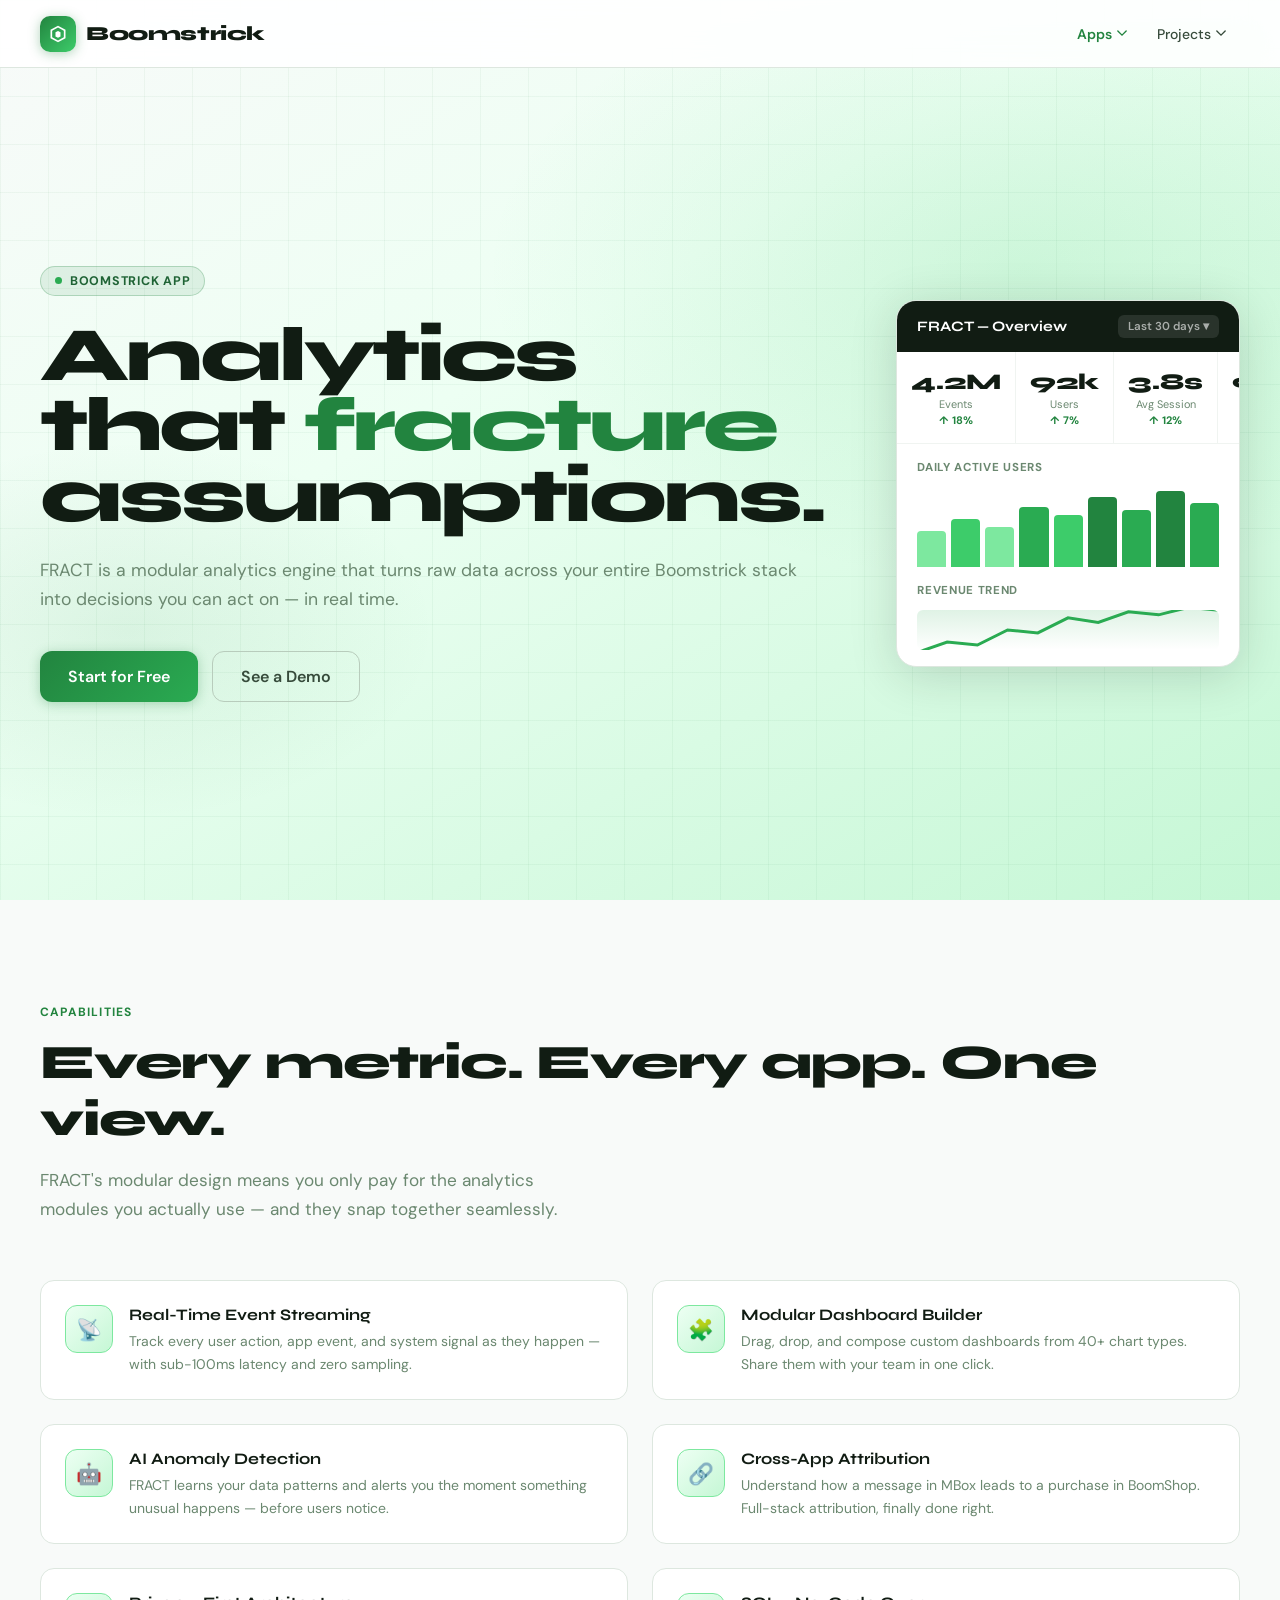
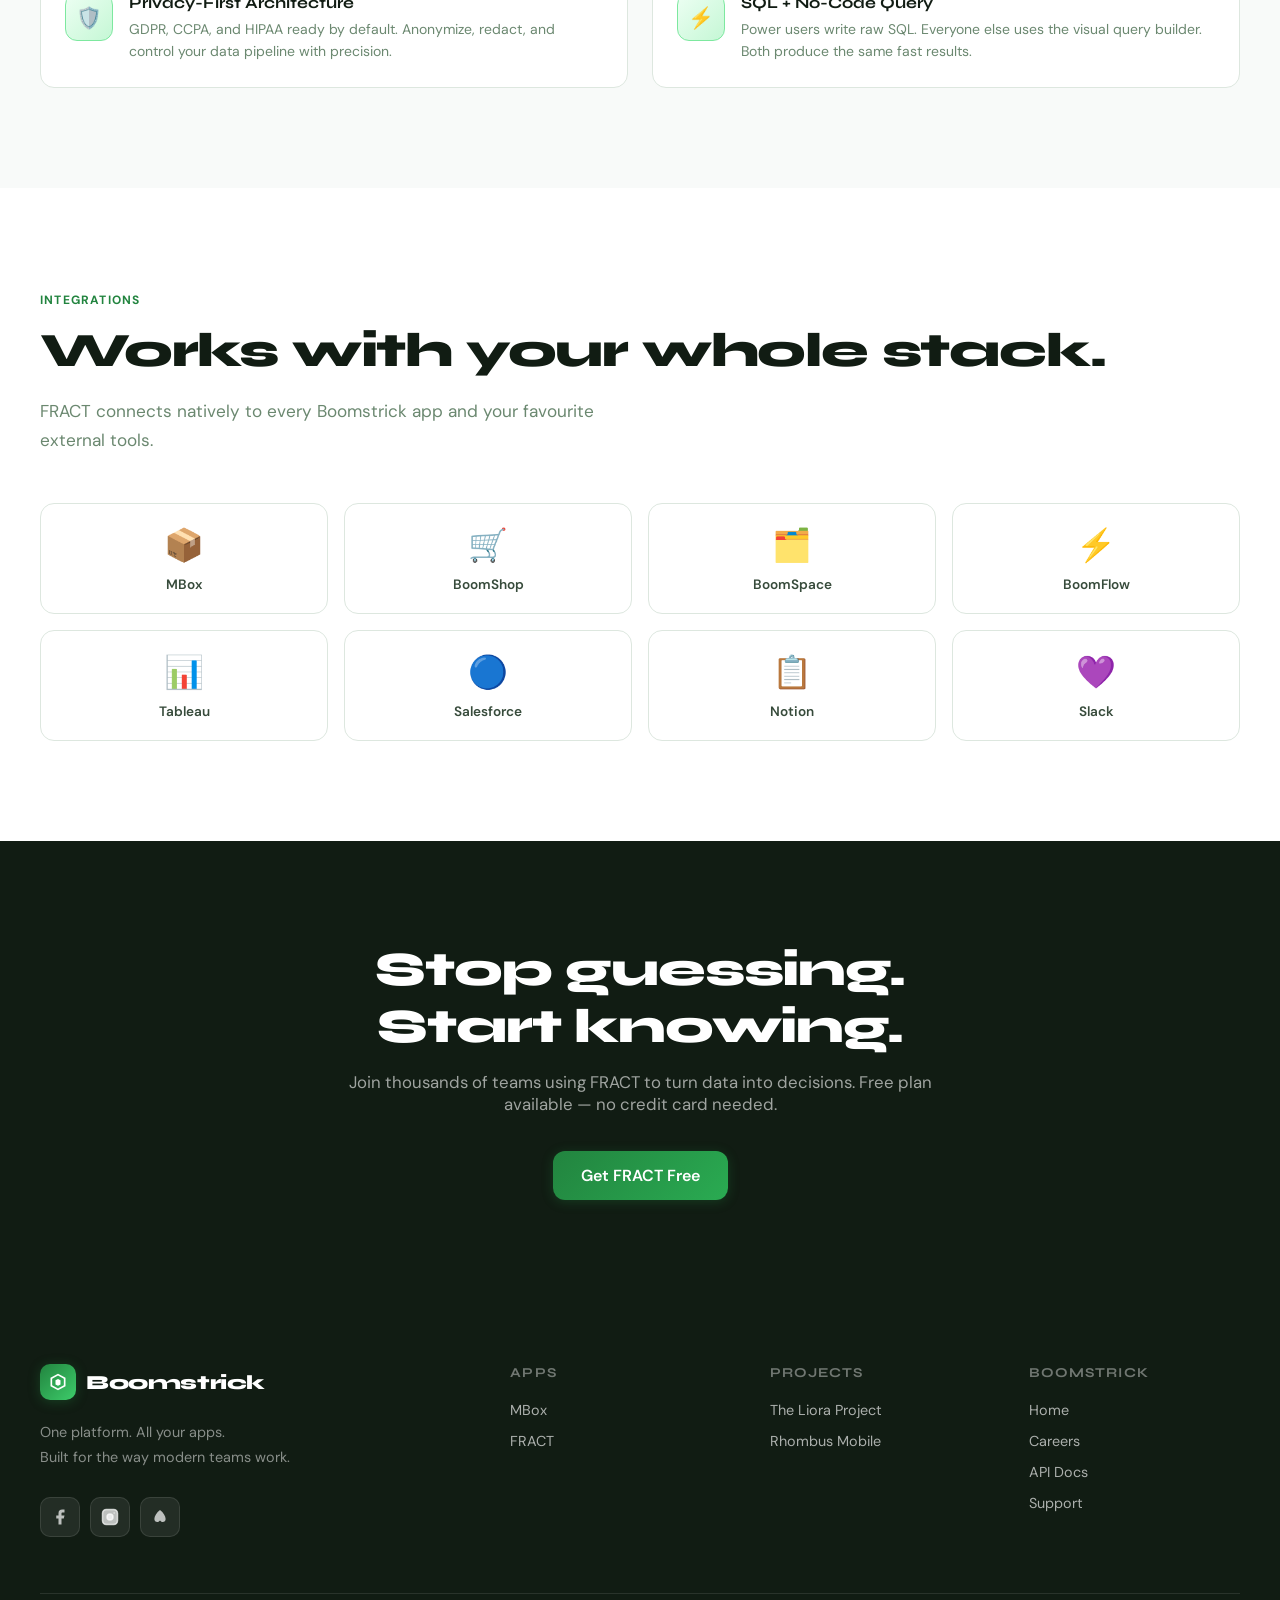
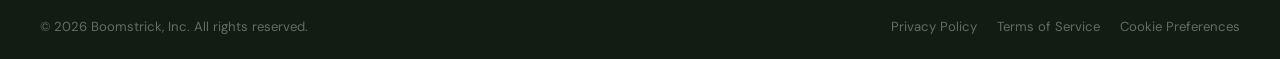
==== fract.html @ 0ac1737a "Create fract.html" ====
<!DOCTYPE html>
<html lang="en">
<head>
<meta charset="UTF-8">
<meta name="viewport" content="width=device-width, initial-scale=1.0">
<title>FRACT — Boomstrick</title>
<link rel="stylesheet" href="style.css">
<style>
/* ── HERO ── */
.fract-hero {
  min-height: 100vh; padding-top: var(--nav-h);
  display: flex; align-items: center;
  background: linear-gradient(150deg, #f8faf9 0%, #edfff3 40%, #c5f7d5 100%);
  position: relative; overflow: hidden;
}
.fract-hero::before {
  content: ''; position: absolute; inset: 0;
  background:
    radial-gradient(ellipse 60% 50% at 80% 30%, rgba(61,204,106,.15) 0%, transparent 70%),
    radial-gradient(ellipse 40% 35% at 10% 70%, rgba(34,132,63,.09) 0%, transparent 60%);
  pointer-events: none;
}
.fract-hero::after {
  content: ''; position: absolute; inset: 0;
  background-image:
    linear-gradient(rgba(34,132,63,.05) 1px, transparent 1px),
    linear-gradient(90deg, rgba(34,132,63,.05) 1px, transparent 1px);
  background-size: 48px 48px; pointer-events: none;
}
.hero-content {
  position: relative; z-index: 1;
  width: 100%; padding: 80px var(--px);
  display: grid; grid-template-columns: 1fr 1fr;
  gap: 72px; align-items: center;
}
.fract-badge {
  display: inline-flex; align-items: center; gap: 8px;
  background: rgba(34,132,63,.1); border: 1px solid rgba(34,132,63,.25);
  border-radius: 100px; padding: 6px 14px;
  font-size: .78rem; font-weight: 700; color: var(--green-600);
  letter-spacing: .06em; text-transform: uppercase; margin-bottom: 24px;
}
.fract-badge::before {
  content: ''; width: 7px; height: 7px; border-radius: 50%;
  background: var(--green-400); animation: pulse 2s infinite;
}
.fract-title {
  font-family: var(--font-display);
  font-size: clamp(3rem, 6vw, 5.2rem);
  font-weight: 800; letter-spacing: -.04em; line-height: .92;
  color: var(--gray-900); margin-bottom: 24px;
}
.fract-title .accent { color: var(--green-500); }
.fract-sub {
  font-size: 1.1rem; line-height: 1.7;
  color: var(--gray-500); margin-bottom: 36px;
}
.hero-actions { display: flex; gap: 14px; flex-wrap: wrap; }

/* Dashboard mock */
.fract-dash {
  background: white; border: 1px solid var(--gray-200);
  border-radius: 20px; overflow: hidden;
  box-shadow: var(--shadow-lg);
  animation: float1 7s ease-in-out infinite;
}
.dash-topbar {
  background: var(--gray-900); padding: 14px 20px;
  display: flex; align-items: center; justify-content: space-between;
}
.dash-topbar-title { font-family: var(--font-display); font-weight: 700; color: white; font-size: .9rem; }
.dash-range {
  background: rgba(255,255,255,.1); border-radius: 6px;
  padding: 4px 10px; font-size: .72rem; color: rgba(255,255,255,.6); font-weight: 600;
}
.dash-stats {
  display: grid; grid-template-columns: repeat(4,1fr);
  border-bottom: 1px solid var(--gray-100);
}
.dash-stat {
  padding: 16px 14px; border-right: 1px solid var(--gray-100);
  text-align: center;
}
.dash-stat:last-child { border-right: none; }
.dash-stat-num { font-family: var(--font-display); font-size: 1.4rem; font-weight: 800; color: var(--gray-900); }
.dash-stat-lbl { font-size: .68rem; color: var(--gray-500); margin-top: 2px; }
.dash-stat-delta { font-size: .68rem; font-weight: 700; color: var(--green-500); margin-top: 2px; }
.dash-chart-area { padding: 16px 20px 8px; }
.dash-chart-label { font-size: .72rem; font-weight: 700; color: var(--gray-500); margin-bottom: 12px; letter-spacing: .06em; text-transform: uppercase; }
.dash-bars { display: flex; gap: 5px; align-items: flex-end; height: 80px; }
.d-bar {
  flex: 1; border-radius: 4px 4px 0 0;
  animation: barGrow .6s ease both;
}
.dash-line-area { padding: 8px 20px 16px; }
.dash-sparkline {
  width: 100%; height: 40px;
  background: linear-gradient(180deg, rgba(42,171,82,.15) 0%, rgba(42,171,82,0) 100%);
  border-radius: 6px; position: relative; overflow: hidden;
}
.dash-sparkline::after {
  content: '';
  position: absolute; inset: 0;
  background: url("data:image/svg+xml,%3Csvg viewBox='0 0 200 40' xmlns='http://www.w3.org/2000/svg'%3E%3Cpolyline points='0,35 20,28 40,30 60,20 80,22 100,12 120,15 140,8 160,10 180,5 200,7' fill='none' stroke='%232aab52' stroke-width='2'/%3E%3C/svg%3E") no-repeat center/cover;
}

/* Features */
.fract-features {
  display: grid; grid-template-columns: repeat(2,1fr); gap: 24px; margin-top: 56px;
}
.fract-feat {
  display: flex; gap: 16px;
  background: white; border: 1px solid var(--gray-200);
  border-radius: var(--radius); padding: 24px; transition: all .22s;
}
.fract-feat:hover { transform: translateY(-3px); box-shadow: var(--shadow-lg); border-color: var(--green-200); }
.fract-feat-icon {
  width: 48px; height: 48px; flex-shrink: 0; border-radius: 12px;
  background: linear-gradient(135deg, var(--green-50), var(--green-100));
  border: 1px solid var(--green-200);
  display: flex; align-items: center; justify-content: center; font-size: 1.3rem;
}
.fract-feat h3 { font-family: var(--font-display); font-weight: 700; font-size: 1rem; margin-bottom: 6px; }
.fract-feat p  { font-size: .875rem; color: var(--gray-500); line-height: 1.6; }

/* Integrations */
.int-grid {
  display: grid; grid-template-columns: repeat(4,1fr); gap: 16px; margin-top: 48px;
}
.int-card {
  background: white; border: 1px solid var(--gray-200);
  border-radius: var(--radius); padding: 20px;
  text-align: center; transition: all .2s;
}
.int-card:hover { border-color: var(--green-300); box-shadow: var(--shadow); }
.int-icon { font-size: 2rem; margin-bottom: 10px; }
.int-name { font-size: .85rem; font-weight: 600; color: var(--gray-700); }

/* CTA dark */
.fract-cta {
  background: var(--gray-900); color: white;
  padding: 100px var(--px); text-align: center;
}
.fract-cta h2 { font-family: var(--font-display); font-size: clamp(2rem,4vw,3rem); font-weight: 800; letter-spacing: -.025em; margin-bottom: 16px; }
.fract-cta p  { color: rgba(255,255,255,.6); font-size: 1.05rem; margin-bottom: 36px; }

@media (max-width: 960px) {
  .hero-content   { grid-template-columns: 1fr; }
  .fract-dash     { display: none; }
  .fract-features { grid-template-columns: 1fr; }
  .int-grid       { grid-template-columns: repeat(2,1fr); }
}
</style>
</head>
<body>

<!-- ── HERO ── -->
<section class="fract-hero">
  <div class="hero-content">
    <div>
      <div class="fract-badge">Boomstrick App</div>
      <h1 class="fract-title">
        Analytics<br>
        that <span class="accent">fracture</span><br>
        assumptions.
      </h1>
      <p class="fract-sub">FRACT is a modular analytics engine that turns raw data across your entire Boomstrick stack into decisions you can act on — in real time.</p>
      <div class="hero-actions">
        <a href="#" class="btn btn-primary btn-lg">Start for Free</a>
        <a href="#" class="btn btn-outline btn-lg">See a Demo</a>
      </div>
    </div>

    <!-- Dashboard mock -->
    <div class="fract-dash">
      <div class="dash-topbar">
        <div class="dash-topbar-title">FRACT — Overview</div>
        <div class="dash-range">Last 30 days ▾</div>
      </div>
      <div class="dash-stats">
        <div class="dash-stat">
          <div class="dash-stat-num">4.2M</div>
          <div class="dash-stat-lbl">Events</div>
          <div class="dash-stat-delta">↑ 18%</div>
        </div>
        <div class="dash-stat">
          <div class="dash-stat-num">92k</div>
          <div class="dash-stat-lbl">Users</div>
          <div class="dash-stat-delta">↑ 7%</div>
        </div>
        <div class="dash-stat">
          <div class="dash-stat-num">3.8s</div>
          <div class="dash-stat-lbl">Avg Session</div>
          <div class="dash-stat-delta">↑ 12%</div>
        </div>
        <div class="dash-stat">
          <div class="dash-stat-num">98.2%</div>
          <div class="dash-stat-lbl">Uptime</div>
          <div class="dash-stat-delta">↑ 0.4%</div>
        </div>
      </div>
      <div class="dash-chart-area">
        <div class="dash-chart-label">Daily Active Users</div>
        <div class="dash-bars">
          <div class="d-bar" style="height:45%;background:var(--green-200);animation-delay:.05s"></div>
          <div class="d-bar" style="height:60%;background:var(--green-300);animation-delay:.10s"></div>
          <div class="d-bar" style="height:50%;background:var(--green-200);animation-delay:.15s"></div>
          <div class="d-bar" style="height:75%;background:var(--green-400);animation-delay:.20s"></div>
          <div class="d-bar" style="height:65%;background:var(--green-300);animation-delay:.25s"></div>
          <div class="d-bar" style="height:88%;background:var(--green-500);animation-delay:.30s"></div>
          <div class="d-bar" style="height:72%;background:var(--green-400);animation-delay:.35s"></div>
          <div class="d-bar" style="height:95%;background:var(--green-500);animation-delay:.40s"></div>
          <div class="d-bar" style="height:80%;background:var(--green-400);animation-delay:.45s"></div>
        </div>
      </div>
      <div class="dash-line-area">
        <div class="dash-chart-label">Revenue Trend</div>
        <div class="dash-sparkline"></div>
      </div>
    </div>
  </div>
</section>

<!-- ── FEATURES ── -->
<section class="section" style="background:var(--gray-50)">
  <div class="fade-in">
    <div class="section-label">Capabilities</div>
    <h2 class="section-title">Every metric. Every app. One view.</h2>
    <p class="section-sub">FRACT's modular design means you only pay for the analytics modules you actually use — and they snap together seamlessly.</p>
  </div>
  <div class="fract-features">
    <div class="fract-feat fade-in">
      <div class="fract-feat-icon">📡</div>
      <div>
        <h3>Real-Time Event Streaming</h3>
        <p>Track every user action, app event, and system signal as they happen — with sub-100ms latency and zero sampling.</p>
      </div>
    </div>
    <div class="fract-feat fade-in">
      <div class="fract-feat-icon">🧩</div>
      <div>
        <h3>Modular Dashboard Builder</h3>
        <p>Drag, drop, and compose custom dashboards from 40+ chart types. Share them with your team in one click.</p>
      </div>
    </div>
    <div class="fract-feat fade-in">
      <div class="fract-feat-icon">🤖</div>
      <div>
        <h3>AI Anomaly Detection</h3>
        <p>FRACT learns your data patterns and alerts you the moment something unusual happens — before users notice.</p>
      </div>
    </div>
    <div class="fract-feat fade-in">
      <div class="fract-feat-icon">🔗</div>
      <div>
        <h3>Cross-App Attribution</h3>
        <p>Understand how a message in MBox leads to a purchase in BoomShop. Full-stack attribution, finally done right.</p>
      </div>
    </div>
    <div class="fract-feat fade-in">
      <div class="fract-feat-icon">🛡️</div>
      <div>
        <h3>Privacy-First Architecture</h3>
        <p>GDPR, CCPA, and HIPAA ready by default. Anonymize, redact, and control your data pipeline with precision.</p>
      </div>
    </div>
    <div class="fract-feat fade-in">
      <div class="fract-feat-icon">⚡</div>
      <div>
        <h3>SQL + No-Code Query</h3>
        <p>Power users write raw SQL. Everyone else uses the visual query builder. Both produce the same fast results.</p>
      </div>
    </div>
  </div>
</section>

<!-- ── INTEGRATIONS ── -->
<section class="section" style="background:white">
  <div class="fade-in">
    <div class="section-label">Integrations</div>
    <h2 class="section-title">Works with your whole stack.</h2>
    <p class="section-sub">FRACT connects natively to every Boomstrick app and your favourite external tools.</p>
  </div>
  <div class="int-grid">
    <div class="int-card fade-in"><div class="int-icon">📦</div><div class="int-name">MBox</div></div>
    <div class="int-card fade-in"><div class="int-icon">🛒</div><div class="int-name">BoomShop</div></div>
    <div class="int-card fade-in"><div class="int-icon">🗂️</div><div class="int-name">BoomSpace</div></div>
    <div class="int-card fade-in"><div class="int-icon">⚡</div><div class="int-name">BoomFlow</div></div>
    <div class="int-card fade-in"><div class="int-icon">📊</div><div class="int-name">Tableau</div></div>
    <div class="int-card fade-in"><div class="int-icon">🔵</div><div class="int-name">Salesforce</div></div>
    <div class="int-card fade-in"><div class="int-icon">📋</div><div class="int-name">Notion</div></div>
    <div class="int-card fade-in"><div class="int-icon">💜</div><div class="int-name">Slack</div></div>
  </div>
</section>

<!-- ── CTA ── -->
<section class="fract-cta">
  <div class="fade-in" style="max-width:600px;margin:0 auto">
    <h2>Stop guessing. Start knowing.</h2>
    <p>Join thousands of teams using FRACT to turn data into decisions. Free plan available — no credit card needed.</p>
    <a href="#" class="btn btn-primary btn-lg">Get FRACT Free</a>
  </div>
</section>

<script src="shared.js"></script>
</body>
</html>
---- style.css ----
/* ── BOOMSTRICK GLOBAL STYLESHEET ─────────────────────── */
@import url('https://fonts.googleapis.com/css2?family=DM+Sans:ital,opsz,wght@0,9..40,300;0,9..40,400;0,9..40,500;0,9..40,600;0,9..40,700;1,9..40,300&family=Syne:wght@400;500;600;700;800&display=swap');

:root {
  --green-900: #0a1f10;
  --green-800: #0f2d18;
  --green-700: #1a4427;
  --green-600: #1f6335;
  --green-500: #22843f;
  --green-400: #2aab52;
  --green-300: #3dcc6a;
  --green-200: #7de89f;
  --green-100: #c5f7d5;
  --green-50:  #edfff3;
  --white: #ffffff;
  --gray-50:  #f8faf9;
  --gray-100: #f0f4f1;
  --gray-200: #dde7df;
  --gray-300: #b8ccbc;
  --gray-500: #6b8870;
  --gray-700: #374b3b;
  --gray-900: #111c13;
  --font-display: 'Syne', sans-serif;
  --font-body:    'DM Sans', sans-serif;
  --nav-h: 68px;
  --radius:    14px;
  --radius-lg: 22px;
  --shadow:    0 2px 16px rgba(10,31,16,.10);
  --shadow-lg: 0 8px 48px rgba(10,31,16,.16);
  --max-w: 1200px;
  --px: max(24px, calc((100vw - var(--max-w)) / 2));
}

*, *::before, *::after { box-sizing: border-box; margin: 0; padding: 0; }
html { scroll-behavior: smooth; font-size: 16px; }
body {
  font-family: var(--font-body);
  color: var(--gray-900);
  background: var(--white);
  -webkit-font-smoothing: antialiased;
}

/* ── NAV ─────────────────────────────────────────────────── */
nav {
  position: fixed; top: 0; left: 0; right: 0; z-index: 100;
  height: var(--nav-h);
  background: rgba(255,255,255,0.92);
  backdrop-filter: blur(20px) saturate(180%);
  border-bottom: 1px solid var(--gray-200);
  padding: 0 var(--px);
  display: flex; align-items: center;
}
.nav-inner {
  display: flex; align-items: center; justify-content: space-between;
  width: 100%;
}

/* Logo */
.logo {
  display: flex; align-items: center; gap: 10px;
  text-decoration: none; color: var(--gray-900);
}
.logo-mark {
  width: 36px; height: 36px;
  background: linear-gradient(135deg, var(--green-500) 0%, var(--green-300) 100%);
  border-radius: 10px;
  display: flex; align-items: center; justify-content: center;
  box-shadow: 0 2px 12px rgba(34,132,63,.35);
}
.logo-mark svg { width: 20px; height: 20px; fill: white; }
.logo-name {
  font-family: var(--font-display);
  font-size: 1.25rem; font-weight: 800; letter-spacing: -.02em;
}

/* Nav links list */
.nav-links { display: flex; align-items: center; gap: 2px; list-style: none; }

/* Dropdown parent item */
.nav-has-dropdown { position: relative; }

.nav-parent {
  display: flex; align-items: center; gap: 5px;
  padding: 8px 14px;
  font-size: .875rem; font-weight: 500;
  color: var(--gray-700); text-decoration: none;
  border-radius: 8px;
  transition: background .15s, color .15s;
  cursor: pointer; user-select: none;
}
.nav-parent:hover,
.nav-has-dropdown:hover .nav-parent { background: var(--gray-100); color: var(--green-600); }
.nav-parent.active { color: var(--green-500); font-weight: 600; }

/* Chevron */
.nav-chevron {
  width: 10px; height: 7px; flex-shrink: 0;
  transition: transform .2s;
}
.nav-has-dropdown:hover .nav-chevron { transform: rotate(180deg); }

/* Dropdown panel */
.nav-dropdown {
  position: absolute; top: calc(100% + 8px); left: 0;
  min-width: 240px;
  background: white;
  border: 1px solid var(--gray-200);
  border-radius: var(--radius);
  box-shadow: 0 8px 32px rgba(10,31,16,.14), 0 2px 8px rgba(10,31,16,.06);
  padding: 8px;
  opacity: 0; visibility: hidden; pointer-events: none;
  transform: translateY(-6px);
  transition: opacity .18s ease, transform .18s ease, visibility .18s;
}
.nav-has-dropdown:hover .nav-dropdown {
  opacity: 1; visibility: visible; pointer-events: auto;
  transform: translateY(0);
}

/* Dropdown items */
.dd-item {
  display: flex; align-items: center; gap: 12px;
  padding: 11px 12px;
  border-radius: 10px;
  text-decoration: none; color: inherit;
  transition: background .13s;
}
.dd-item:hover { background: var(--gray-50); }

.dd-icon {
  width: 38px; height: 38px; border-radius: 10px; flex-shrink: 0;
  display: flex; align-items: center; justify-content: center;
  font-size: 1.1rem;
}
.dd-text { display: flex; flex-direction: column; gap: 2px; }
.dd-name { font-weight: 700; font-size: .9rem; color: var(--gray-900); }
.dd-desc { font-size: .76rem; color: var(--gray-500); }

/* ── BUTTONS ──────────────────────────────────────────────── */
.btn {
  display: inline-flex; align-items: center; gap: 8px;
  font-family: var(--font-body);
  font-size: .875rem; font-weight: 600;
  border: none; cursor: pointer;
  border-radius: 10px; padding: 9px 20px;
  transition: all .18s; text-decoration: none;
}
.btn-ghost { background: transparent; color: var(--gray-700); }
.btn-ghost:hover { background: var(--gray-100); color: var(--green-600); }
.btn-primary {
  background: linear-gradient(135deg, var(--green-500) 0%, var(--green-400) 100%);
  color: white; box-shadow: 0 2px 12px rgba(34,132,63,.30);
}
.btn-primary:hover { transform: translateY(-1px); box-shadow: 0 4px 20px rgba(34,132,63,.40); }
.btn-outline { background: transparent; border: 1.5px solid var(--gray-300); color: var(--gray-700); }
.btn-outline:hover { border-color: var(--green-400); color: var(--green-600); }
.btn-lg { padding: 14px 28px; font-size: 1rem; border-radius: 12px; }
.btn-white { background: white; color: var(--green-700); }
.btn-white:hover { background: var(--green-50); }

/* ── HAMBURGER ────────────────────────────────────────────── */
.hamburger {
  display: none; background: none; border: none;
  cursor: pointer; flex-direction: column; gap: 5px; padding: 4px;
}
.hamburger span {
  display: block; width: 22px; height: 2px;
  background: var(--gray-700); border-radius: 2px; transition: all .2s;
}

/* ── MOBILE MENU ──────────────────────────────────────────── */
.mobile-menu {
  display: none; position: fixed; inset: 0; z-index: 99;
  background: white; padding-top: var(--nav-h);
  flex-direction: column; overflow-y: auto;
}
.mobile-menu.open { display: flex; }
.mob-section { padding: 8px 0; border-bottom: 1px solid var(--gray-100); }
.mob-section:last-child { border-bottom: none; }
.mob-section-label {
  padding: 10px 24px 4px;
  font-size: .72rem; font-weight: 700; letter-spacing: .09em;
  text-transform: uppercase; color: var(--gray-300);
}
.mobile-menu a {
  display: block; padding: 14px 24px;
  font-size: 1.05rem; font-weight: 500;
  color: var(--gray-900); text-decoration: none; transition: color .15s;
}
.mobile-menu a:hover { color: var(--green-500); }

/* ── PAGE HERO ────────────────────────────────────────────── */
.page-hero {
  padding-top: calc(var(--nav-h) + 72px);
  padding-bottom: 72px;
  padding-left: var(--px); padding-right: var(--px);
  background: linear-gradient(160deg, var(--white) 0%, var(--green-50) 60%, var(--green-100) 100%);
  position: relative; overflow: hidden;
}
.page-hero::before {
  content: ''; position: absolute; inset: 0;
  background-image:
    linear-gradient(rgba(34,132,63,.05) 1px, transparent 1px),
    linear-gradient(90deg, rgba(34,132,63,.05) 1px, transparent 1px);
  background-size: 48px 48px; pointer-events: none;
}
.page-hero-inner { position: relative; z-index: 1; max-width: 700px; }
.section-label {
  display: inline-block; font-size: .75rem; font-weight: 700;
  letter-spacing: .1em; text-transform: uppercase;
  color: var(--green-500); margin-bottom: 14px;
}
.page-title {
  font-family: var(--font-display);
  font-size: clamp(2.4rem, 5vw, 3.8rem);
  font-weight: 800; letter-spacing: -.03em;
  color: var(--gray-900); line-height: 1.06; margin-bottom: 20px;
}
.page-sub {
  font-size: 1.1rem; line-height: 1.7;
  color: var(--gray-500); max-width: 560px;
}

/* ── SECTION BASE ─────────────────────────────────────────── */
.section { padding: 100px var(--px); }
.section-title {
  font-family: var(--font-display);
  font-size: clamp(2rem, 4vw, 3rem);
  font-weight: 800; letter-spacing: -.025em;
  color: var(--gray-900); margin-bottom: 18px;
}
.section-sub { font-size: 1.075rem; line-height: 1.7; color: var(--gray-500); max-width: 560px; }

/* ── FOOTER ───────────────────────────────────────────────── */
footer { background: var(--gray-900); color: white; padding: 64px var(--px) 0; }
.footer-top {
  display: grid; grid-template-columns: 2fr 1fr 1fr 1fr;
  gap: 48px; padding-bottom: 56px;
  border-bottom: 1px solid rgba(255,255,255,.1);
}
.footer-brand .logo { margin-bottom: 20px; }
.footer-brand .logo-name { color: white; }
.footer-tagline { font-size: .9rem; color: rgba(255,255,255,.5); line-height: 1.7; margin-bottom: 28px; }
.social-links { display: flex; gap: 10px; }
.social-btn {
  width: 40px; height: 40px; border-radius: 10px;
  background: rgba(255,255,255,.08); border: 1px solid rgba(255,255,255,.1);
  display: flex; align-items: center; justify-content: center;
  color: rgba(255,255,255,.7); text-decoration: none; transition: all .18s;
}
.social-btn:hover {
  background: rgba(42,171,82,.2); border-color: rgba(42,171,82,.4);
  color: var(--green-300); transform: translateY(-2px);
}
.social-btn svg { width: 18px; height: 18px; fill: currentColor; }
.footer-col h4 {
  font-family: var(--font-display); font-size: .85rem; font-weight: 700;
  text-transform: uppercase; letter-spacing: .08em;
  color: rgba(255,255,255,.4); margin-bottom: 18px;
}
.footer-col ul { list-style: none; display: flex; flex-direction: column; gap: 10px; }
.footer-col a { font-size: .9rem; color: rgba(255,255,255,.65); text-decoration: none; transition: color .15s; }
.footer-col a:hover { color: var(--green-300); }
.footer-bottom {
  padding: 24px 0; display: flex; justify-content: space-between; align-items: center;
  flex-wrap: wrap; gap: 12px;
}
.footer-copy { font-size: .82rem; color: rgba(255,255,255,.35); }
.footer-legal { display: flex; gap: 20px; }
.footer-legal a { font-size: .82rem; color: rgba(255,255,255,.35); text-decoration: none; }
.footer-legal a:hover { color: var(--green-300); }

/* ── ANIMATIONS ───────────────────────────────────────────── */
.fade-in { opacity: 0; transform: translateY(24px); transition: opacity .6s ease, transform .6s ease; }
.fade-in.visible { opacity: 1; transform: translateY(0); }

@keyframes pulse {
  0%,100% { opacity: 1; transform: scale(1); }
  50% { opacity: .5; transform: scale(.7); }
}
@keyframes float1 { 0%,100% { transform: translateY(0); } 50% { transform: translateY(-10px); } }
@keyframes float2 { 0%,100% { transform: translateY(0) rotate(-1deg); } 50% { transform: translateY(-7px) rotate(-1deg); } }
@keyframes float3 { 0%,100% { transform: translateY(0) rotate(1.5deg); } 50% { transform: translateY(-12px) rotate(1.5deg); } }
@keyframes barGrow { from { transform: scaleY(0); transform-origin: bottom; } to { transform: scaleY(1); transform-origin: bottom; } }
@keyframes spin { from { transform: rotate(0deg); } to { transform: rotate(360deg); } }
@keyframes blip { 0%,100% { opacity: 1; transform: scale(1); } 50% { opacity: .4; transform: scale(.5); } }

/* ── RESPONSIVE ───────────────────────────────────────────── */
@media (max-width: 960px) { .footer-top { grid-template-columns: 1fr 1fr; gap: 36px; } }
@media (max-width: 680px) {
  .nav-links { display: none; }
  .hamburger { display: flex; }
  .footer-top { grid-template-columns: 1fr; }
  .footer-bottom { flex-direction: column; text-align: center; }
}
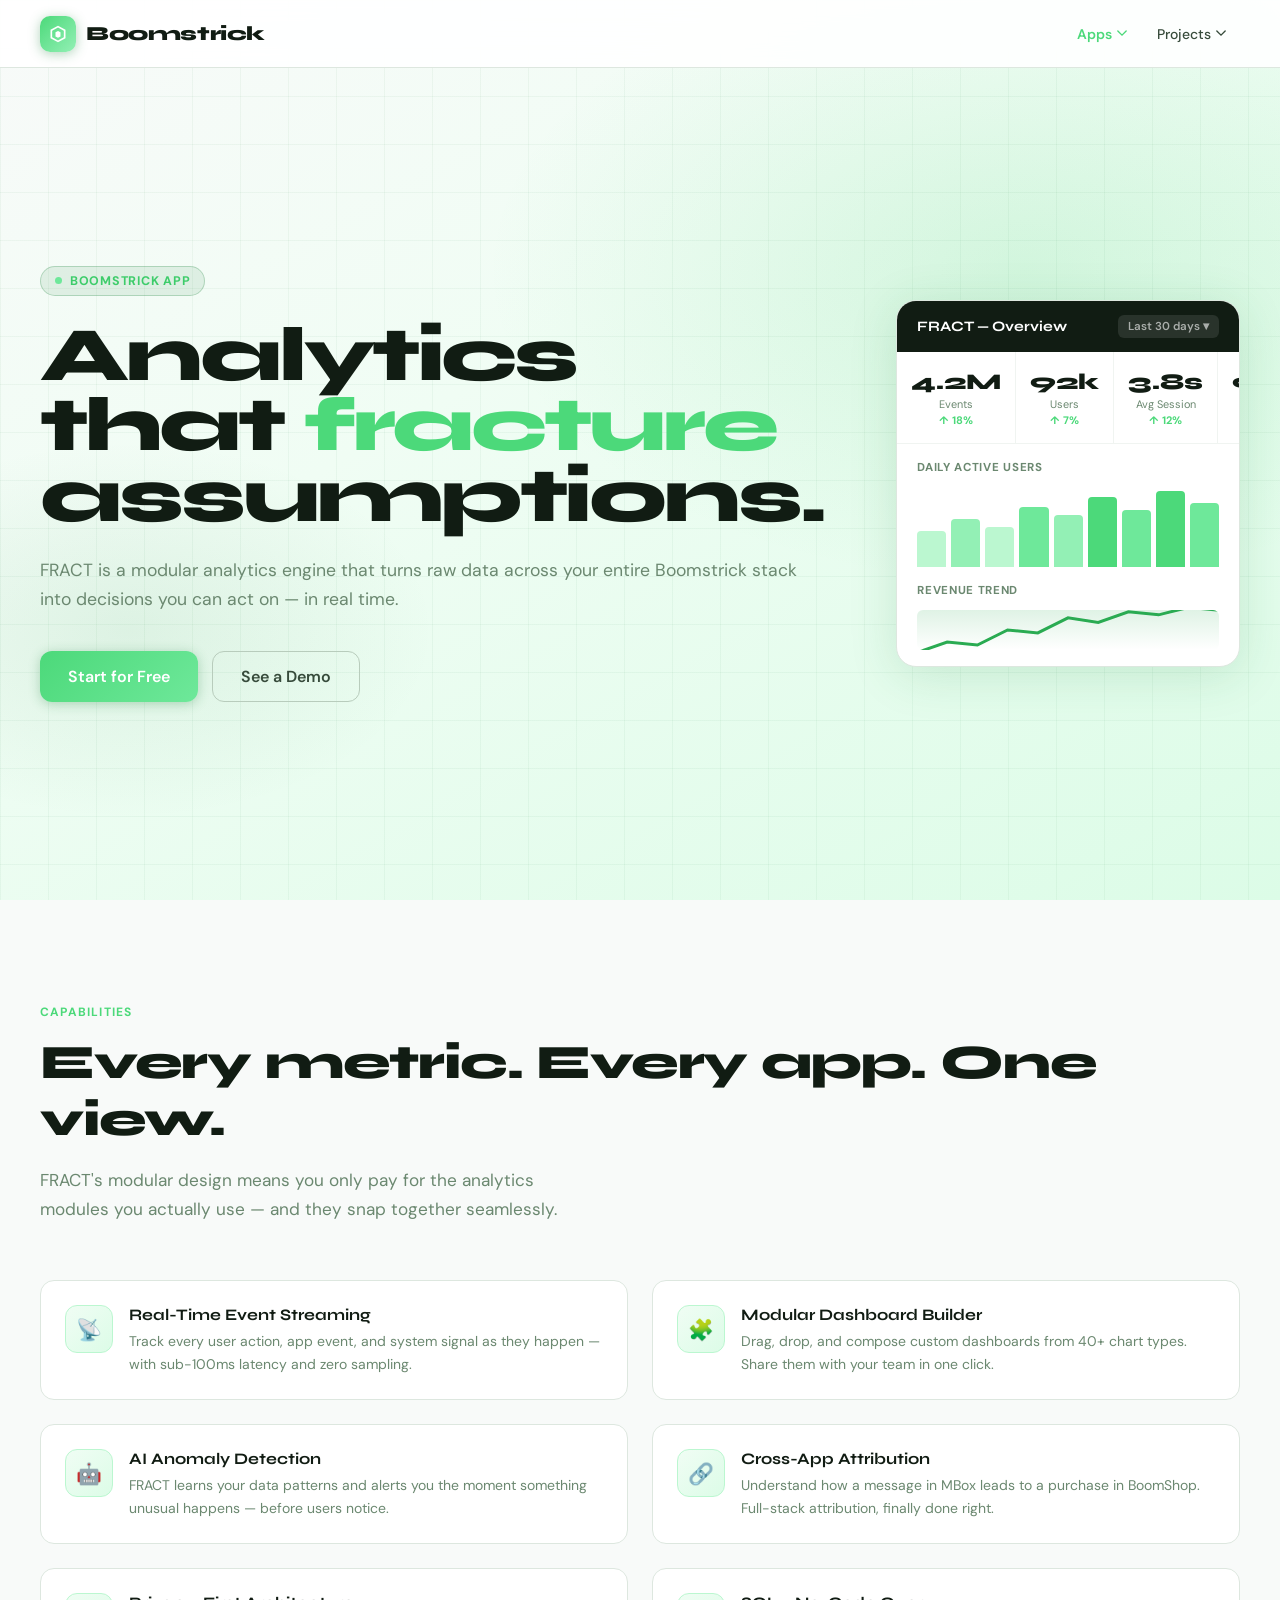
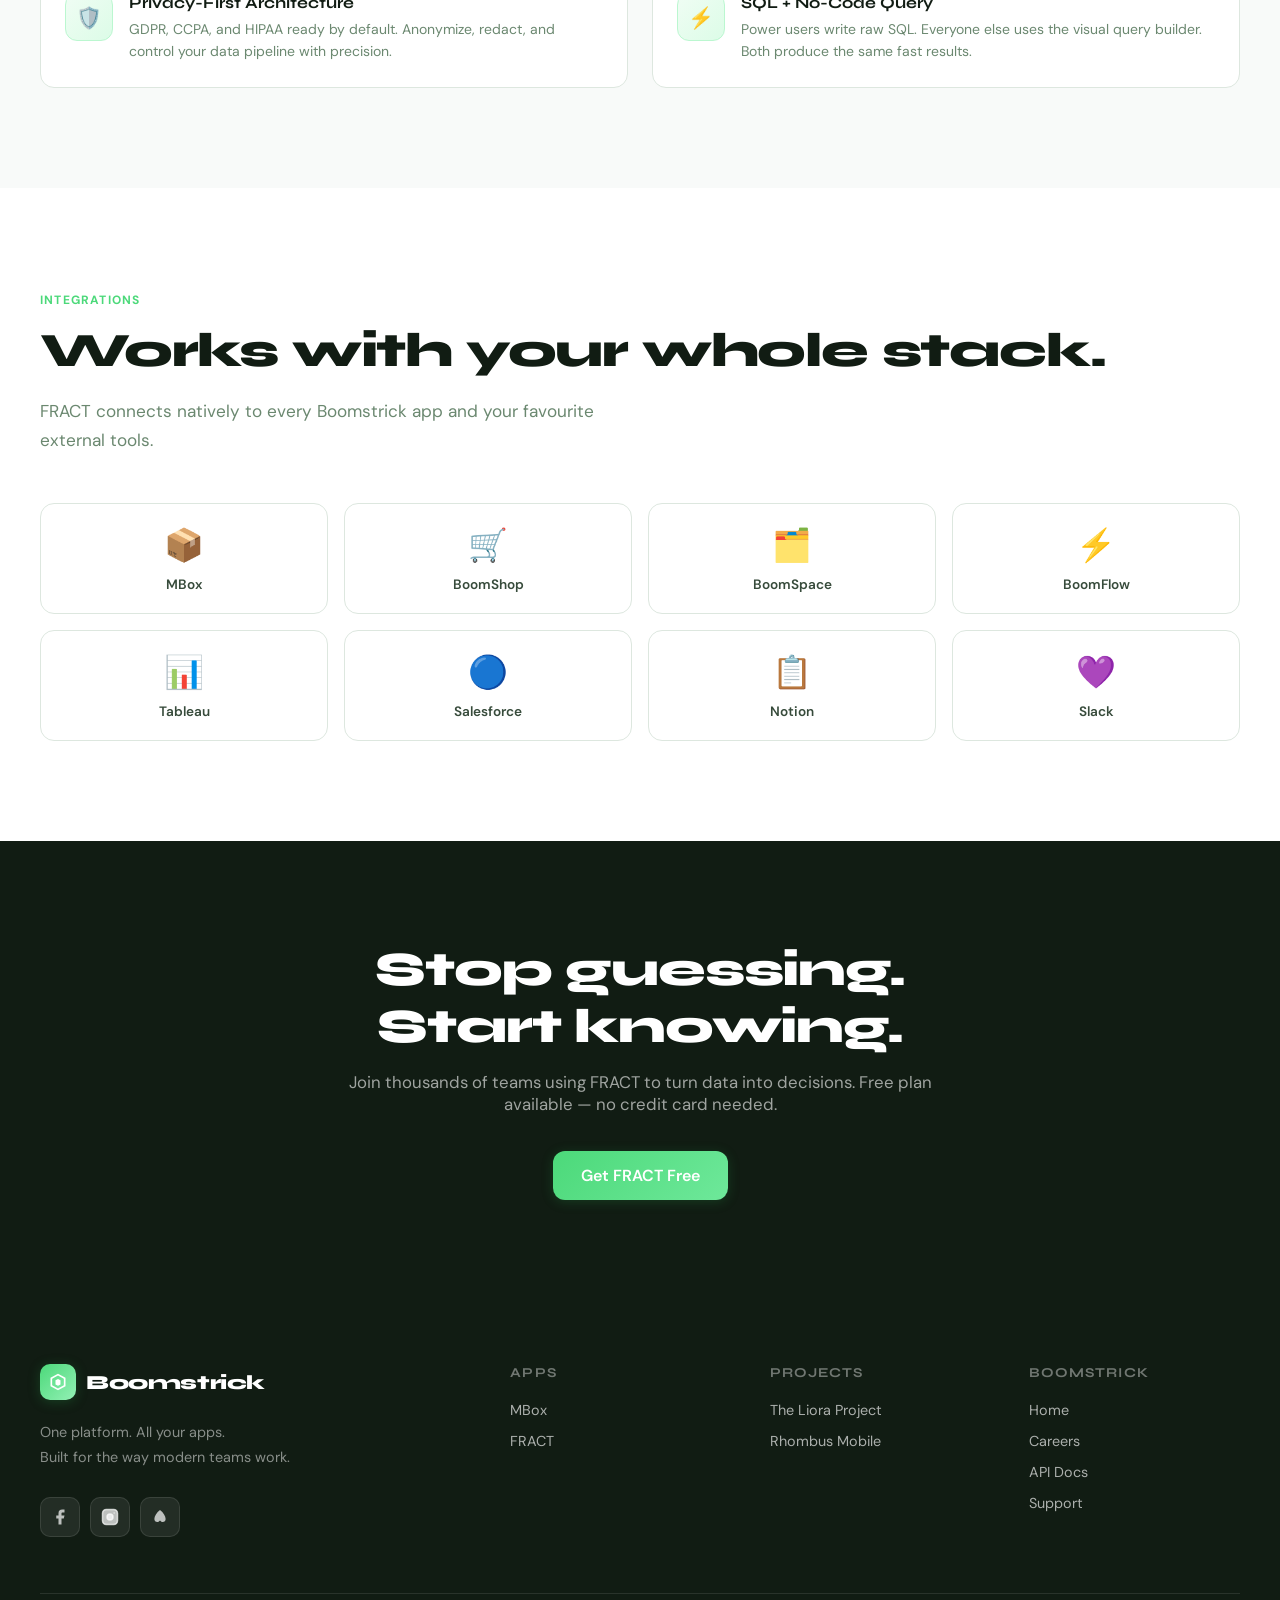
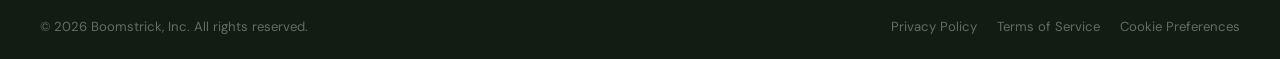
==== commit f50b3c78: "Update fract.html" ====
--- a/fract.html
+++ b/fract.html
@@ -10,7 +10,7 @@
 .fract-hero {
   min-height: 100vh; padding-top: var(--nav-h);
   display: flex; align-items: center;
-  background: linear-gradient(150deg, #f8faf9 0%, #edfff3 40%, #c5f7d5 100%);
+  background: linear-gradient(150deg, #f8faf9 0%, #f0fdf4 40%, #dcfce7 100%);
   position: relative; overflow: hidden;
 }
 .fract-hero::before {
--- a/style.css
+++ b/style.css
@@ -2,16 +2,17 @@
 @import url('https://fonts.googleapis.com/css2?family=DM+Sans:ital,opsz,wght@0,9..40,300;0,9..40,400;0,9..40,500;0,9..40,600;0,9..40,700;1,9..40,300&family=Syne:wght@400;500;600;700;800&display=swap');
 
 :root {
-  --green-900: #0a1f10;
-  --green-800: #0f2d18;
-  --green-700: #1a4427;
-  --green-600: #1f6335;
-  --green-500: #22843f;
-  --green-400: #2aab52;
-  --green-300: #3dcc6a;
-  --green-200: #7de89f;
-  --green-100: #c5f7d5;
-  --green-50:  #edfff3;
+  /* Shifted up ~3 stops — everything lighter & fresher */
+  --green-900: #1a4427;   /* was #0a1f10 */
+  --green-800: #22843f;   /* was #0f2d18 */
+  --green-700: #2aab52;   /* was #1a4427 */
+  --green-600: #3dcc6a;   /* was #1f6335 */
+  --green-500: #4cd97a;   /* was #22843f — primary brand */
+  --green-400: #6ee89a;   /* was #2aab52 */
+  --green-300: #93f0b5;   /* was #3dcc6a */
+  --green-200: #bbf7d0;   /* was #7de89f */
+  --green-100: #dcfce7;   /* was #c5f7d5 */
+  --green-50:  #f0fdf4;   /* was #edfff3 */
   --white: #ffffff;
   --gray-50:  #f8faf9;
   --gray-100: #f0f4f1;
@@ -25,8 +26,8 @@
   --nav-h: 68px;
   --radius:    14px;
   --radius-lg: 22px;
-  --shadow:    0 2px 16px rgba(10,31,16,.10);
-  --shadow-lg: 0 8px 48px rgba(10,31,16,.16);
+  --shadow:    0 2px 16px rgba(34,132,63,.10);
+  --shadow-lg: 0 8px 48px rgba(34,132,63,.16);
   --max-w: 1200px;
   --px: max(24px, calc((100vw - var(--max-w)) / 2));
 }
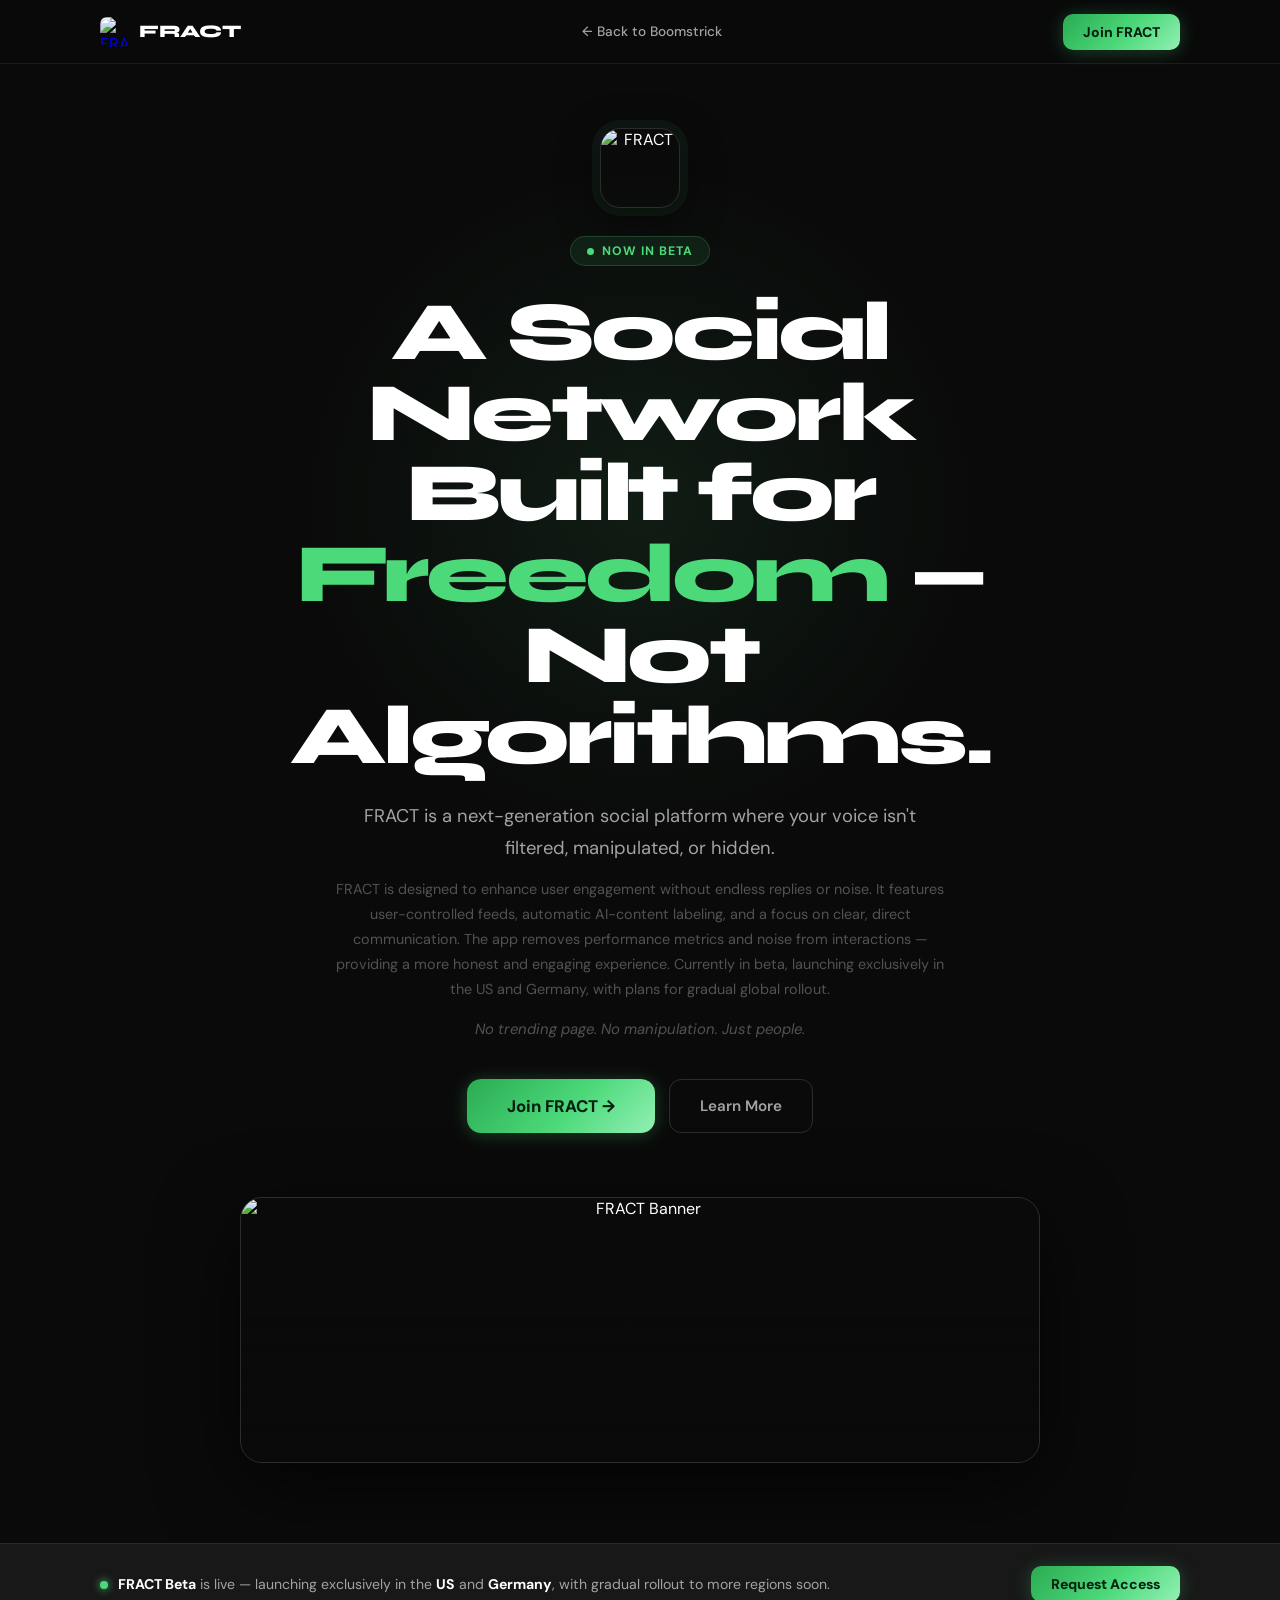
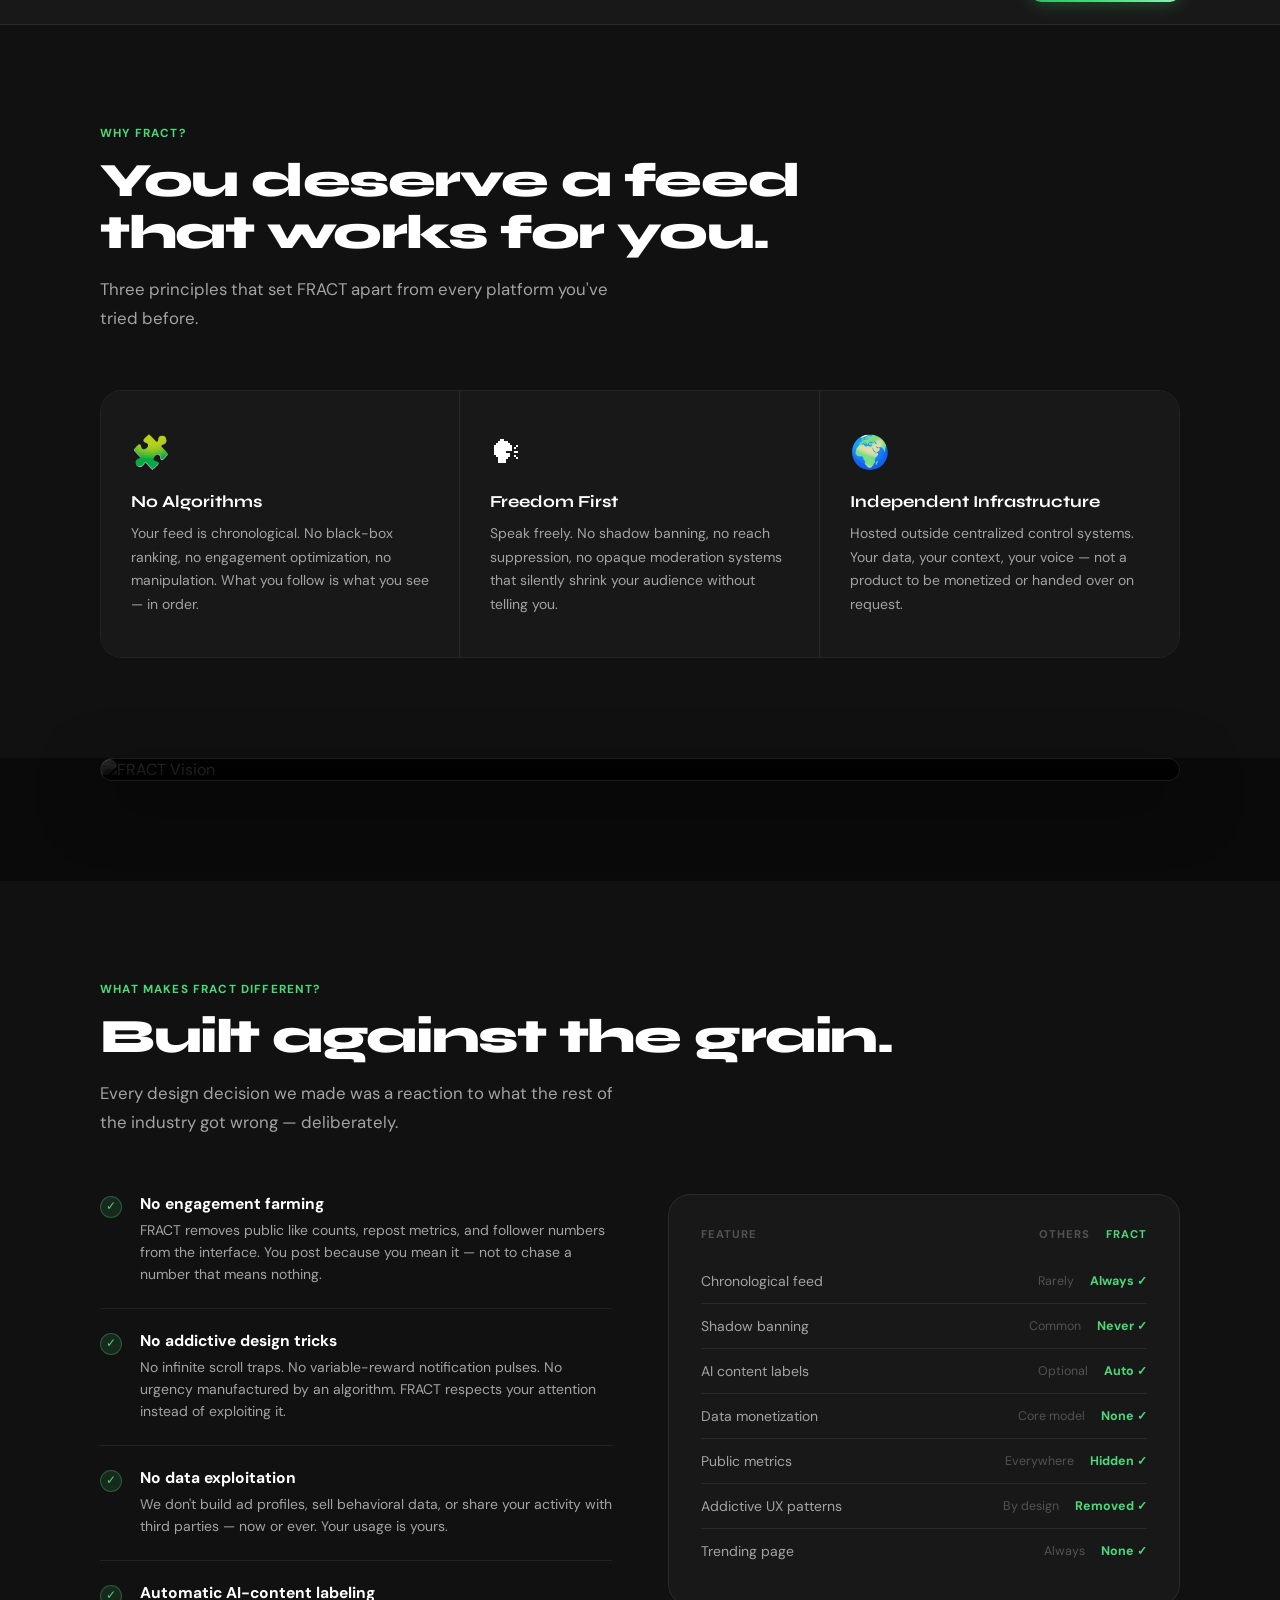
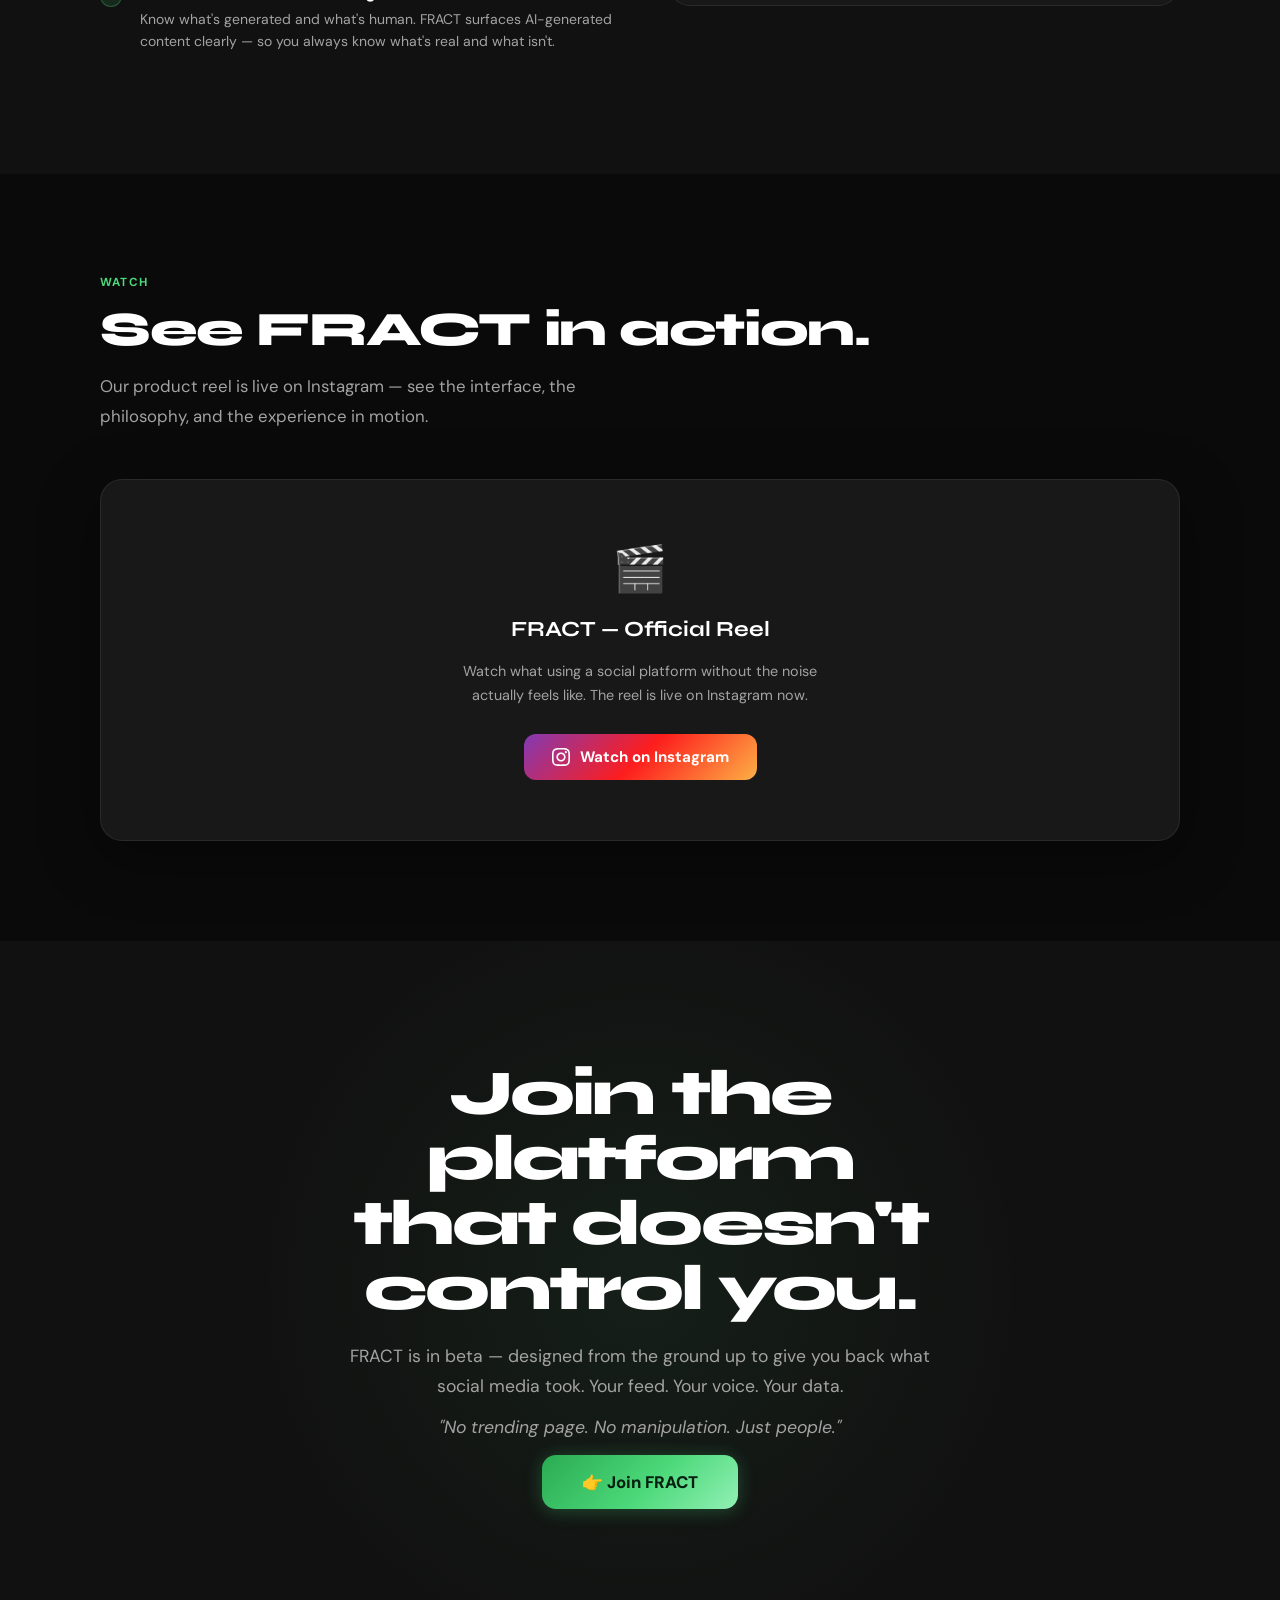
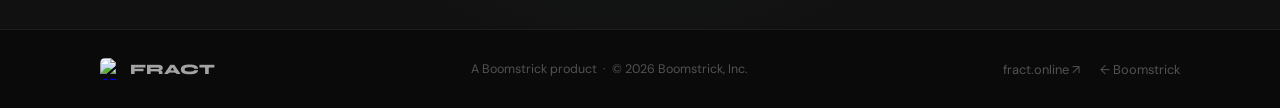
==== commit f44e2ef1: "Update fract.html" ====
--- a/fract.html
+++ b/fract.html
@@ -3,305 +3,537 @@
 <head>
 <meta charset="UTF-8">
 <meta name="viewport" content="width=device-width, initial-scale=1.0">
-<title>FRACT — Boomstrick</title>
-<link rel="stylesheet" href="style.css">
+<title>FRACT — A Social Network Built for Freedom</title>
+<link href="https://fonts.googleapis.com/css2?family=DM+Sans:ital,opsz,wght@0,9..40,300;0,9..40,400;0,9..40,500;0,9..40,600;0,9..40,700&family=Syne:wght@400;500;600;700;800&display=swap" rel="stylesheet">
 <style>
-/* ── HERO ── */
-.fract-hero {
-  min-height: 100vh; padding-top: var(--nav-h);
-  display: flex; align-items: center;
-  background: linear-gradient(150deg, #f8faf9 0%, #f0fdf4 40%, #dcfce7 100%);
-  position: relative; overflow: hidden;
-}
-.fract-hero::before {
-  content: ''; position: absolute; inset: 0;
-  background:
-    radial-gradient(ellipse 60% 50% at 80% 30%, rgba(61,204,106,.15) 0%, transparent 70%),
-    radial-gradient(ellipse 40% 35% at 10% 70%, rgba(34,132,63,.09) 0%, transparent 60%);
-  pointer-events: none;
-}
-.fract-hero::after {
-  content: ''; position: absolute; inset: 0;
-  background-image:
-    linear-gradient(rgba(34,132,63,.05) 1px, transparent 1px),
-    linear-gradient(90deg, rgba(34,132,63,.05) 1px, transparent 1px);
-  background-size: 48px 48px; pointer-events: none;
-}
-.hero-content {
-  position: relative; z-index: 1;
-  width: 100%; padding: 80px var(--px);
-  display: grid; grid-template-columns: 1fr 1fr;
-  gap: 72px; align-items: center;
-}
-.fract-badge {
-  display: inline-flex; align-items: center; gap: 8px;
-  background: rgba(34,132,63,.1); border: 1px solid rgba(34,132,63,.25);
-  border-radius: 100px; padding: 6px 14px;
-  font-size: .78rem; font-weight: 700; color: var(--green-600);
-  letter-spacing: .06em; text-transform: uppercase; margin-bottom: 24px;
-}
-.fract-badge::before {
-  content: ''; width: 7px; height: 7px; border-radius: 50%;
-  background: var(--green-400); animation: pulse 2s infinite;
-}
-.fract-title {
-  font-family: var(--font-display);
-  font-size: clamp(3rem, 6vw, 5.2rem);
-  font-weight: 800; letter-spacing: -.04em; line-height: .92;
-  color: var(--gray-900); margin-bottom: 24px;
-}
-.fract-title .accent { color: var(--green-500); }
-.fract-sub {
-  font-size: 1.1rem; line-height: 1.7;
-  color: var(--gray-500); margin-bottom: 36px;
-}
-.hero-actions { display: flex; gap: 14px; flex-wrap: wrap; }
-
-/* Dashboard mock */
-.fract-dash {
-  background: white; border: 1px solid var(--gray-200);
-  border-radius: 20px; overflow: hidden;
-  box-shadow: var(--shadow-lg);
-  animation: float1 7s ease-in-out infinite;
-}
-.dash-topbar {
-  background: var(--gray-900); padding: 14px 20px;
-  display: flex; align-items: center; justify-content: space-between;
-}
-.dash-topbar-title { font-family: var(--font-display); font-weight: 700; color: white; font-size: .9rem; }
-.dash-range {
-  background: rgba(255,255,255,.1); border-radius: 6px;
-  padding: 4px 10px; font-size: .72rem; color: rgba(255,255,255,.6); font-weight: 600;
-}
-.dash-stats {
-  display: grid; grid-template-columns: repeat(4,1fr);
-  border-bottom: 1px solid var(--gray-100);
-}
-.dash-stat {
-  padding: 16px 14px; border-right: 1px solid var(--gray-100);
-  text-align: center;
-}
-.dash-stat:last-child { border-right: none; }
-.dash-stat-num { font-family: var(--font-display); font-size: 1.4rem; font-weight: 800; color: var(--gray-900); }
-.dash-stat-lbl { font-size: .68rem; color: var(--gray-500); margin-top: 2px; }
-.dash-stat-delta { font-size: .68rem; font-weight: 700; color: var(--green-500); margin-top: 2px; }
-.dash-chart-area { padding: 16px 20px 8px; }
-.dash-chart-label { font-size: .72rem; font-weight: 700; color: var(--gray-500); margin-bottom: 12px; letter-spacing: .06em; text-transform: uppercase; }
-.dash-bars { display: flex; gap: 5px; align-items: flex-end; height: 80px; }
-.d-bar {
-  flex: 1; border-radius: 4px 4px 0 0;
-  animation: barGrow .6s ease both;
-}
-.dash-line-area { padding: 8px 20px 16px; }
-.dash-sparkline {
-  width: 100%; height: 40px;
-  background: linear-gradient(180deg, rgba(42,171,82,.15) 0%, rgba(42,171,82,0) 100%);
-  border-radius: 6px; position: relative; overflow: hidden;
-}
-.dash-sparkline::after {
-  content: '';
-  position: absolute; inset: 0;
-  background: url("data:image/svg+xml,%3Csvg viewBox='0 0 200 40' xmlns='http://www.w3.org/2000/svg'%3E%3Cpolyline points='0,35 20,28 40,30 60,20 80,22 100,12 120,15 140,8 160,10 180,5 200,7' fill='none' stroke='%232aab52' stroke-width='2'/%3E%3C/svg%3E") no-repeat center/cover;
-}
-
-/* Features */
-.fract-features {
-  display: grid; grid-template-columns: repeat(2,1fr); gap: 24px; margin-top: 56px;
-}
-.fract-feat {
-  display: flex; gap: 16px;
-  background: white; border: 1px solid var(--gray-200);
-  border-radius: var(--radius); padding: 24px; transition: all .22s;
-}
-.fract-feat:hover { transform: translateY(-3px); box-shadow: var(--shadow-lg); border-color: var(--green-200); }
-.fract-feat-icon {
-  width: 48px; height: 48px; flex-shrink: 0; border-radius: 12px;
-  background: linear-gradient(135deg, var(--green-50), var(--green-100));
-  border: 1px solid var(--green-200);
-  display: flex; align-items: center; justify-content: center; font-size: 1.3rem;
-}
-.fract-feat h3 { font-family: var(--font-display); font-weight: 700; font-size: 1rem; margin-bottom: 6px; }
-.fract-feat p  { font-size: .875rem; color: var(--gray-500); line-height: 1.6; }
-
-/* Integrations */
-.int-grid {
-  display: grid; grid-template-columns: repeat(4,1fr); gap: 16px; margin-top: 48px;
-}
-.int-card {
-  background: white; border: 1px solid var(--gray-200);
-  border-radius: var(--radius); padding: 20px;
-  text-align: center; transition: all .2s;
-}
-.int-card:hover { border-color: var(--green-300); box-shadow: var(--shadow); }
-.int-icon { font-size: 2rem; margin-bottom: 10px; }
-.int-name { font-size: .85rem; font-weight: 600; color: var(--gray-700); }
-
-/* CTA dark */
-.fract-cta {
-  background: var(--gray-900); color: white;
-  padding: 100px var(--px); text-align: center;
-}
-.fract-cta h2 { font-family: var(--font-display); font-size: clamp(2rem,4vw,3rem); font-weight: 800; letter-spacing: -.025em; margin-bottom: 16px; }
-.fract-cta p  { color: rgba(255,255,255,.6); font-size: 1.05rem; margin-bottom: 36px; }
-
-@media (max-width: 960px) {
-  .hero-content   { grid-template-columns: 1fr; }
-  .fract-dash     { display: none; }
-  .fract-features { grid-template-columns: 1fr; }
-  .int-grid       { grid-template-columns: repeat(2,1fr); }
-}
+  :root {
+    --bg:      #0a0a0a;
+    --bg2:     #111111;
+    --bg3:     #181818;
+    --border:  rgba(255,255,255,.08);
+    --border2: rgba(255,255,255,.14);
+    --white:   #ffffff;
+    --g1:      #f5f5f5;
+    --g3:      #a3a3a3;
+    --g5:      #525252;
+    --acc:     #4cd97a;
+    --acc-d:   #2aab52;
+    --acc-g:   linear-gradient(135deg,#2aab52 0%,#4cd97a 55%,#93f0b5 100%);
+    --fd: 'Syne', sans-serif;
+    --fb: 'DM Sans', sans-serif;
+    --nav-h: 64px;
+    --mw: 1080px;
+    --px: max(24px, calc((100vw - var(--mw)) / 2));
+    --r: 14px;
+    --rl: 22px;
+  }
+
+  *, *::before, *::after { box-sizing: border-box; margin: 0; padding: 0; }
+  html { scroll-behavior: smooth; }
+  body { font-family: var(--fb); background: var(--bg); color: var(--white); -webkit-font-smoothing: antialiased; overflow-x: hidden; }
+
+  /* ── NAV ── */
+  nav {
+    position: fixed; top: 0; left: 0; right: 0; z-index: 100;
+    height: var(--nav-h);
+    background: rgba(10,10,10,.88);
+    backdrop-filter: blur(24px) saturate(160%);
+    border-bottom: 1px solid var(--border);
+    padding: 0 var(--px);
+    display: flex; align-items: center;
+  }
+  .nav-inner { display: flex; align-items: center; justify-content: space-between; width: 100%; }
+  .nav-logo { display: flex; align-items: center; gap: 9px; text-decoration: none; }
+  .nav-logo img { width: 30px; height: 30px; border-radius: 7px; object-fit: cover; }
+  .nav-logo span { font-family: var(--fd); font-weight: 800; font-size: 1.1rem; color: var(--white); letter-spacing: -.02em; }
+  .nav-back {
+    display: flex; align-items: center; gap: 6px;
+    font-size: .85rem; font-weight: 500; color: var(--g3);
+    text-decoration: none; transition: color .15s;
+  }
+  .nav-back:hover { color: var(--white); }
+
+  /* ── BUTTONS ── */
+  .btn {
+    display: inline-flex; align-items: center; gap: 7px;
+    font-family: var(--fb); font-size: .875rem; font-weight: 600;
+    border: none; cursor: pointer; border-radius: 10px;
+    padding: 9px 20px; text-decoration: none; transition: all .18s;
+  }
+  .btn-ghost { background: transparent; color: var(--g3); border: 1px solid var(--border2); }
+  .btn-ghost:hover { color: var(--white); border-color: rgba(255,255,255,.3); }
+  .btn-acc {
+    background: var(--acc-g); color: #052010; font-weight: 800;
+    box-shadow: 0 2px 18px rgba(76,217,122,.28);
+  }
+  .btn-acc:hover { transform: translateY(-2px); box-shadow: 0 6px 28px rgba(76,217,122,.45); }
+  .btn-lg { padding: 13px 30px; font-size: .95rem; border-radius: 12px; }
+  .btn-xl { padding: 16px 40px; font-size: 1.05rem; border-radius: 14px; font-weight: 800; }
+
+  /* ── FADE ── */
+  .fi { opacity: 0; transform: translateY(26px); transition: opacity .6s ease, transform .6s ease; }
+  .fi.on { opacity: 1; transform: translateY(0); }
+
+  /* ── HERO ── */
+  .hero {
+    min-height: 100vh; padding-top: var(--nav-h);
+    display: flex; align-items: center; justify-content: center;
+    flex-direction: column; text-align: center;
+    padding-left: var(--px); padding-right: var(--px);
+    position: relative; overflow: hidden;
+  }
+  .hero-glow {
+    position: absolute; top: 10%; left: 50%; transform: translateX(-50%);
+    width: 700px; height: 700px; border-radius: 50%;
+    background: radial-gradient(circle, rgba(76,217,122,.09) 0%, transparent 68%);
+    pointer-events: none;
+  }
+  .hero-inner { position: relative; z-index: 1; max-width: 800px; padding: 64px 0 80px; }
+
+  .hero-logo-wrap { display: flex; justify-content: center; margin-bottom: 28px; }
+  .hero-logo {
+    width: 80px; height: 80px; border-radius: 20px; object-fit: cover;
+    border: 1px solid var(--border2);
+    box-shadow: 0 0 0 8px rgba(76,217,122,.06), 0 12px 40px rgba(0,0,0,.6);
+  }
+
+  .hero-pill {
+    display: inline-flex; align-items: center; gap: 8px;
+    background: rgba(76,217,122,.09); border: 1px solid rgba(76,217,122,.2);
+    border-radius: 100px; padding: 6px 16px;
+    font-size: .77rem; font-weight: 700; color: var(--acc);
+    letter-spacing: .08em; text-transform: uppercase;
+    margin-bottom: 26px;
+  }
+  .hero-pill::before {
+    content: ''; width: 7px; height: 7px; border-radius: 50%;
+    background: var(--acc); animation: blink 2s infinite;
+  }
+  @keyframes blink { 0%,100%{opacity:1;transform:scale(1);} 50%{opacity:.3;transform:scale(.55);} }
+
+  .hero h1 {
+    font-family: var(--fd);
+    font-size: clamp(2.8rem, 6.5vw, 5.4rem);
+    font-weight: 800; letter-spacing: -.045em; line-height: .97;
+    color: var(--white); margin-bottom: 24px;
+  }
+  .hero h1 .acc { color: var(--acc); }
+
+  .hero-sub {
+    font-size: clamp(.95rem, 2vw, 1.15rem); line-height: 1.75;
+    color: var(--g3); max-width: 580px; margin: 0 auto 12px;
+  }
+  .hero-long {
+    font-size: .9rem; line-height: 1.75; color: var(--g5);
+    max-width: 620px; margin: 0 auto 16px;
+  }
+  .hero-tagline {
+    font-size: .93rem; color: var(--g5); font-style: italic; margin-bottom: 40px;
+  }
+  .hero-actions {
+    display: flex; gap: 14px; justify-content: center; flex-wrap: wrap;
+    margin-bottom: 64px;
+  }
+
+  /* Banner */
+  .hero-banner {
+    width: 100%; aspect-ratio: 3/1;
+    border-radius: var(--rl); overflow: hidden;
+    border: 1px solid var(--border2);
+    box-shadow: 0 24px 80px rgba(0,0,0,.65);
+    position: relative;
+  }
+  .hero-banner img { width: 100%; height: 100%; object-fit: cover; display: block; }
+  .hero-banner::after {
+    content: ''; position: absolute; inset: 0;
+    background: linear-gradient(to top, rgba(10,10,10,.55) 0%, transparent 55%);
+  }
+
+  /* ── BETA STRIP ── */
+  .beta-strip {
+    background: var(--bg3); border-top: 1px solid var(--border); border-bottom: 1px solid var(--border);
+    padding: 22px var(--px);
+    display: flex; align-items: center; justify-content: space-between; gap: 20px; flex-wrap: wrap;
+  }
+  .beta-dot {
+    display: inline-block; width: 8px; height: 8px; border-radius: 50%;
+    background: var(--acc); box-shadow: 0 0 8px var(--acc);
+    animation: blink 2s infinite; margin-right: 10px;
+  }
+  .beta-strip p { font-size: .88rem; color: var(--g3); }
+  .beta-strip strong { color: var(--white); }
+
+  /* ── SECTION ── */
+  .section { padding: 100px var(--px); }
+  .slabel {
+    display: block; font-size: .73rem; font-weight: 700;
+    letter-spacing: .1em; text-transform: uppercase; color: var(--acc); margin-bottom: 14px;
+  }
+  .stitle {
+    font-family: var(--fd);
+    font-size: clamp(1.9rem, 4vw, 3rem);
+    font-weight: 800; letter-spacing: -.03em; line-height: 1.08;
+    color: var(--white); margin-bottom: 16px;
+  }
+  .ssub { font-size: 1.05rem; line-height: 1.75; color: var(--g3); max-width: 540px; }
+
+  /* ── WHY 3-COL ── */
+  .why-section { background: var(--bg2); }
+  .why-grid {
+    display: grid; grid-template-columns: repeat(3,1fr);
+    margin-top: 56px;
+    border: 1px solid var(--border); border-radius: var(--rl); overflow: hidden;
+  }
+  .why-card {
+    background: var(--bg3); padding: 40px 30px;
+    border-right: 1px solid var(--border); transition: background .18s;
+  }
+  .why-card:last-child { border-right: none; }
+  .why-card:hover { background: #202020; }
+  .why-icon { font-size: 2rem; display: block; margin-bottom: 18px; }
+  .why-card h3 { font-family: var(--fd); font-weight: 700; font-size: 1.05rem; color: var(--white); margin-bottom: 10px; }
+  .why-card p  { font-size: .875rem; color: var(--g3); line-height: 1.7; }
+
+  /* ── VISION IMAGE ── */
+  .vision-section { background: var(--bg); padding: 0 var(--px) 100px; }
+  .vision-box {
+    border-radius: var(--rl); overflow: hidden; position: relative;
+    border: 1px solid var(--border);
+    box-shadow: 0 20px 60px rgba(0,0,0,.5);
+  }
+  .vision-box img {
+    width: 100%; max-height: 500px; object-fit: cover; display: block;
+    filter: brightness(.85); transition: filter .4s;
+  }
+  .vision-box:hover img { filter: brightness(.95); }
+  .vision-caption {
+    position: absolute; bottom: 0; left: 0; right: 0;
+    padding: 44px 52px;
+    background: linear-gradient(to top, rgba(0,0,0,.9) 0%, transparent 100%);
+  }
+  .vision-caption h3 {
+    font-family: var(--fd); font-size: clamp(1.5rem, 3vw, 2.4rem);
+    font-weight: 800; letter-spacing: -.03em; color: var(--white); margin-bottom: 10px;
+  }
+  .vision-caption p { font-size: .95rem; color: rgba(255,255,255,.55); max-width: 520px; line-height: 1.6; }
+
+  /* ── DIFFERENT ── */
+  .diff-section { background: var(--bg2); }
+  .diff-grid {
+    display: grid; grid-template-columns: 1fr 1fr;
+    gap: 56px; align-items: start; margin-top: 56px;
+  }
+  .diff-list { display: flex; flex-direction: column; }
+  .diff-item {
+    display: flex; gap: 18px; padding: 22px 0;
+    border-bottom: 1px solid var(--border);
+  }
+  .diff-item:first-child { padding-top: 0; }
+  .diff-item:last-child  { border-bottom: none; }
+  .diff-chk {
+    width: 22px; height: 22px; border-radius: 50%; flex-shrink: 0; margin-top: 2px;
+    background: rgba(76,217,122,.12); border: 1px solid rgba(76,217,122,.28);
+    display: flex; align-items: center; justify-content: center;
+    font-size: .72rem; color: var(--acc);
+  }
+  .diff-item h4 { font-weight: 700; font-size: .975rem; color: var(--white); margin-bottom: 5px; }
+  .diff-item p  { font-size: .875rem; color: var(--g3); line-height: 1.6; }
+
+  .diff-panel {
+    background: var(--bg3); border: 1px solid var(--border);
+    border-radius: var(--rl); padding: 32px; position: sticky; top: calc(var(--nav-h) + 20px);
+  }
+  .diff-panel-lbl {
+    font-size: .7rem; font-weight: 700; letter-spacing: .09em; text-transform: uppercase;
+    color: var(--g5); margin-bottom: 18px;
+    display: grid; grid-template-columns: 1fr auto auto; gap: 16px;
+  }
+  .diff-row {
+    display: grid; grid-template-columns: 1fr auto auto;
+    gap: 16px; align-items: center;
+    padding: 13px 0; border-bottom: 1px solid var(--border);
+    font-size: .875rem;
+  }
+  .diff-row:last-child { border-bottom: none; }
+  .diff-row span:first-child { color: var(--g3); }
+  .diff-them { color: var(--g5); font-size: .78rem; text-align: right; }
+  .diff-us   { color: var(--acc); font-weight: 700; font-size: .78rem; text-align: right; }
+
+  /* ── FILM SECTION ── */
+  .film-section { background: var(--bg); }
+  .film-box {
+    margin-top: 48px;
+    border: 1px solid var(--border); border-radius: var(--rl);
+    background: var(--bg3);
+    display: flex; flex-direction: column; align-items: center;
+    padding: 60px 32px; gap: 18px; text-align: center;
+    box-shadow: 0 16px 60px rgba(0,0,0,.4);
+  }
+  .film-icon { font-size: 2.8rem; }
+  .film-box h3 { font-family: var(--fd); font-weight: 700; font-size: 1.35rem; color: var(--white); }
+  .film-box p  { font-size: .9rem; color: var(--g3); max-width: 400px; line-height: 1.65; }
+  .ig-btn {
+    display: inline-flex; align-items: center; gap: 10px;
+    background: linear-gradient(135deg,#833ab4,#fd1d1d,#fcb045);
+    color: white; font-weight: 700; font-size: .95rem;
+    padding: 13px 28px; border-radius: 12px; text-decoration: none;
+    transition: all .18s; margin-top: 8px; border: none; cursor: pointer;
+  }
+  .ig-btn:hover { transform: translateY(-2px); box-shadow: 0 8px 28px rgba(253,29,29,.35); }
+
+  /* ── FINAL CTA ── */
+  .cta-wrap {
+    background: var(--bg2); padding: 120px var(--px);
+    text-align: center; position: relative; overflow: hidden;
+  }
+  .cta-wrap::before {
+    content: ''; position: absolute; top: 50%; left: 50%; transform: translate(-50%,-50%);
+    width: 800px; height: 800px; border-radius: 50%;
+    background: radial-gradient(circle, rgba(76,217,122,.07) 0%, transparent 68%);
+    pointer-events: none;
+  }
+  .cta-inner { position: relative; z-index: 1; max-width: 620px; margin: 0 auto; }
+  .cta-inner h2 {
+    font-family: var(--fd);
+    font-size: clamp(2.4rem, 5.5vw, 4rem);
+    font-weight: 800; letter-spacing: -.045em; line-height: 1.02;
+    color: var(--white); margin-bottom: 20px;
+  }
+  .cta-inner p    { font-size: 1.1rem; color: var(--g3); margin-bottom: 12px; line-height: 1.7; }
+  .cta-viral      { font-size: .92rem; color: var(--g5); font-style: italic; margin-bottom: 44px; }
+
+  /* ── FRACT FOOTER ── */
+  .fract-foot {
+    background: var(--bg); border-top: 1px solid var(--border);
+    padding: 28px var(--px);
+    display: flex; align-items: center; justify-content: space-between; flex-wrap: wrap; gap: 14px;
+  }
+  .ffoot-logo { display: flex; align-items: center; gap: 8px; text-decoration: none; }
+  .ffoot-logo img { width: 22px; height: 22px; border-radius: 5px; }
+  .ffoot-logo span { font-family: var(--fd); font-weight: 800; font-size: .9rem; color: var(--g3); }
+  .fract-foot p   { font-size: .78rem; color: var(--g5); }
+  .ffoot-links    { display: flex; gap: 20px; }
+  .ffoot-links a  { font-size: .8rem; color: var(--g5); text-decoration: none; transition: color .15s; }
+  .ffoot-links a:hover { color: var(--white); }
+
+  /* ── RESPONSIVE ── */
+  @media (max-width: 860px) {
+    .why-grid  { grid-template-columns: 1fr; }
+    .why-card  { border-right: none; border-bottom: 1px solid var(--border); }
+    .why-card:last-child { border-bottom: none; padding-bottom: 32px; }
+    .diff-grid { grid-template-columns: 1fr; }
+    .diff-panel { position: static; }
+    .vision-caption { padding: 24px 28px; }
+  }
+  @media (max-width: 540px) {
+    .hero-banner { aspect-ratio: 2/1; }
+    .beta-strip  { flex-direction: column; align-items: flex-start; }
+  }
 </style>
 </head>
 <body>
 
-<!-- ── HERO ── -->
-<section class="fract-hero">
-  <div class="hero-content">
-    <div>
-      <div class="fract-badge">Boomstrick App</div>
-      <h1 class="fract-title">
-        Analytics<br>
-        that <span class="accent">fracture</span><br>
-        assumptions.
-      </h1>
-      <p class="fract-sub">FRACT is a modular analytics engine that turns raw data across your entire Boomstrick stack into decisions you can act on — in real time.</p>
-      <div class="hero-actions">
-        <a href="#" class="btn btn-primary btn-lg">Start for Free</a>
-        <a href="#" class="btn btn-outline btn-lg">See a Demo</a>
-      </div>
-    </div>
-
-    <!-- Dashboard mock -->
-    <div class="fract-dash">
-      <div class="dash-topbar">
-        <div class="dash-topbar-title">FRACT — Overview</div>
-        <div class="dash-range">Last 30 days ▾</div>
-      </div>
-      <div class="dash-stats">
-        <div class="dash-stat">
-          <div class="dash-stat-num">4.2M</div>
-          <div class="dash-stat-lbl">Events</div>
-          <div class="dash-stat-delta">↑ 18%</div>
-        </div>
-        <div class="dash-stat">
-          <div class="dash-stat-num">92k</div>
-          <div class="dash-stat-lbl">Users</div>
-          <div class="dash-stat-delta">↑ 7%</div>
-        </div>
-        <div class="dash-stat">
-          <div class="dash-stat-num">3.8s</div>
-          <div class="dash-stat-lbl">Avg Session</div>
-          <div class="dash-stat-delta">↑ 12%</div>
-        </div>
-        <div class="dash-stat">
-          <div class="dash-stat-num">98.2%</div>
-          <div class="dash-stat-lbl">Uptime</div>
-          <div class="dash-stat-delta">↑ 0.4%</div>
+<!-- NAV -->
+<nav>
+  <div class="nav-inner">
+    <a href="index.html" class="nav-logo">
+      <img src="https://cdn.bsky.app/img/avatar/plain/did:plc:pqofkt5ntrum3a7ezr7cy6qn/bafkreibaxov3spwxowbeejwdjibow5j64llbvyyoqdgwylt4fykabhynxm@jpeg" alt="FRACT">
+      <span>FRACT</span>
+    </a>
+    <a href="index.html" class="nav-back">← Back to Boomstrick</a>
+    <a href="https://fract.online/" target="_blank" class="btn btn-acc">Join FRACT</a>
+  </div>
+</nav>
+
+<!-- HERO -->
+<section class="hero">
+  <div class="hero-glow"></div>
+  <div class="hero-inner">
+
+    <div class="hero-logo-wrap fi">
+      <img class="hero-logo" src="https://cdn.bsky.app/img/avatar/plain/did:plc:pqofkt5ntrum3a7ezr7cy6qn/bafkreibaxov3spwxowbeejwdjibow5j64llbvyyoqdgwylt4fykabhynxm@jpeg" alt="FRACT">
+    </div>
+
+    <div class="hero-pill fi">Now in Beta</div>
+
+    <h1 class="fi">
+      A Social Network Built for<br>
+      <span class="acc">Freedom</span> — Not Algorithms.
+    </h1>
+
+    <p class="hero-sub fi">
+      FRACT is a next-generation social platform where your voice isn't filtered, manipulated, or hidden.
+    </p>
+
+    <p class="hero-long fi">
+      FRACT is designed to enhance user engagement without endless replies or noise. It features user-controlled feeds, automatic AI-content labeling, and a focus on clear, direct communication. The app removes performance metrics and noise from interactions — providing a more honest and engaging experience. Currently in beta, launching exclusively in the US and Germany, with plans for gradual global rollout.
+    </p>
+
+    <p class="hero-tagline fi">No trending page. No manipulation. Just people.</p>
+
+    <div class="hero-actions fi">
+      <a href="https://fract.online/" target="_blank" class="btn btn-acc btn-xl">Join FRACT →</a>
+      <a href="#why" class="btn btn-ghost btn-lg">Learn More</a>
+    </div>
+
+    <div class="hero-banner fi">
+      <img src="https://cdn.bsky.app/img/banner/plain/did:plc:pqofkt5ntrum3a7ezr7cy6qn/bafkreifffb6u7vah5ishqr66xgpmhpj7pxndu6gtty63vk4gv4ipc5n3mi@jpeg" alt="FRACT Banner">
+    </div>
+
+  </div>
+</section>
+
+<!-- BETA STRIP -->
+<div class="beta-strip">
+  <p><span class="beta-dot"></span><strong>FRACT Beta</strong> is live — launching exclusively in the <strong>US</strong> and <strong>Germany</strong>, with gradual rollout to more regions soon.</p>
+  <a href="https://fract.online/" target="_blank" class="btn btn-acc">Request Access</a>
+</div>
+
+<!-- WHY FRACT -->
+<section class="section why-section" id="why">
+  <div class="fi">
+    <span class="slabel">Why FRACT?</span>
+    <h2 class="stitle">You deserve a feed<br>that works for you.</h2>
+    <p class="ssub">Three principles that set FRACT apart from every platform you've tried before.</p>
+  </div>
+  <div class="why-grid">
+    <div class="why-card fi">
+      <span class="why-icon">🧩</span>
+      <h3>No Algorithms</h3>
+      <p>Your feed is chronological. No black-box ranking, no engagement optimization, no manipulation. What you follow is what you see — in order.</p>
+    </div>
+    <div class="why-card fi">
+      <span class="why-icon">🗣</span>
+      <h3>Freedom First</h3>
+      <p>Speak freely. No shadow banning, no reach suppression, no opaque moderation systems that silently shrink your audience without telling you.</p>
+    </div>
+    <div class="why-card fi">
+      <span class="why-icon">🌍</span>
+      <h3>Independent Infrastructure</h3>
+      <p>Hosted outside centralized control systems. Your data, your context, your voice — not a product to be monetized or handed over on request.</p>
+    </div>
+  </div>
+</section>
+
+<!-- VISION PHOTO -->
+<section class="vision-section">
+  <div class="vision-box fi">
+    <img src="https://cdn.bsky.app/img/feed_thumbnail/plain/did:plc:pqofkt5ntrum3a7ezr7cy6qn/bafkreih6pstihx45mqxwo4drnlfjs2runfdzezyt2nphkbn44fmpdctibu@jpeg" alt="FRACT Vision">
+    <div class="vision-caption">
+      <h3>Context-first microblogging.</h3>
+      <p>FRACT is designed for clear, direct, honest communication — without the performance pressure that defines every other social platform today.</p>
+    </div>
+  </div>
+</section>
+
+<!-- WHAT MAKES FRACT DIFFERENT -->
+<section class="section diff-section">
+  <div class="fi">
+    <span class="slabel">What Makes FRACT Different?</span>
+    <h2 class="stitle">Built against the grain.</h2>
+    <p class="ssub">Every design decision we made was a reaction to what the rest of the industry got wrong — deliberately.</p>
+  </div>
+
+  <div class="diff-grid">
+    <div class="diff-list fi">
+      <div class="diff-item">
+        <div class="diff-chk">✓</div>
+        <div>
+          <h4>No engagement farming</h4>
+          <p>FRACT removes public like counts, repost metrics, and follower numbers from the interface. You post because you mean it — not to chase a number that means nothing.</p>
         </div>
       </div>
-      <div class="dash-chart-area">
-        <div class="dash-chart-label">Daily Active Users</div>
-        <div class="dash-bars">
-          <div class="d-bar" style="height:45%;background:var(--green-200);animation-delay:.05s"></div>
-          <div class="d-bar" style="height:60%;background:var(--green-300);animation-delay:.10s"></div>
-          <div class="d-bar" style="height:50%;background:var(--green-200);animation-delay:.15s"></div>
-          <div class="d-bar" style="height:75%;background:var(--green-400);animation-delay:.20s"></div>
-          <div class="d-bar" style="height:65%;background:var(--green-300);animation-delay:.25s"></div>
-          <div class="d-bar" style="height:88%;background:var(--green-500);animation-delay:.30s"></div>
-          <div class="d-bar" style="height:72%;background:var(--green-400);animation-delay:.35s"></div>
-          <div class="d-bar" style="height:95%;background:var(--green-500);animation-delay:.40s"></div>
-          <div class="d-bar" style="height:80%;background:var(--green-400);animation-delay:.45s"></div>
+      <div class="diff-item">
+        <div class="diff-chk">✓</div>
+        <div>
+          <h4>No addictive design tricks</h4>
+          <p>No infinite scroll traps. No variable-reward notification pulses. No urgency manufactured by an algorithm. FRACT respects your attention instead of exploiting it.</p>
         </div>
       </div>
-      <div class="dash-line-area">
-        <div class="dash-chart-label">Revenue Trend</div>
-        <div class="dash-sparkline"></div>
+      <div class="diff-item">
+        <div class="diff-chk">✓</div>
+        <div>
+          <h4>No data exploitation</h4>
+          <p>We don't build ad profiles, sell behavioral data, or share your activity with third parties — now or ever. Your usage is yours.</p>
+        </div>
       </div>
+      <div class="diff-item">
+        <div class="diff-chk">✓</div>
+        <div>
+          <h4>Automatic AI-content labeling</h4>
+          <p>Know what's generated and what's human. FRACT surfaces AI-generated content clearly — so you always know what's real and what isn't.</p>
+        </div>
+      </div>
+    </div>
+
+    <div class="diff-panel fi">
+      <div class="diff-panel-lbl">
+        <span>Feature</span>
+        <span style="text-align:right">Others</span>
+        <span style="text-align:right;color:var(--acc)">FRACT</span>
+      </div>
+      <div class="diff-row"><span>Chronological feed</span><span class="diff-them">Rarely</span><span class="diff-us">Always ✓</span></div>
+      <div class="diff-row"><span>Shadow banning</span><span class="diff-them">Common</span><span class="diff-us">Never ✓</span></div>
+      <div class="diff-row"><span>AI content labels</span><span class="diff-them">Optional</span><span class="diff-us">Auto ✓</span></div>
+      <div class="diff-row"><span>Data monetization</span><span class="diff-them">Core model</span><span class="diff-us">None ✓</span></div>
+      <div class="diff-row"><span>Public metrics</span><span class="diff-them">Everywhere</span><span class="diff-us">Hidden ✓</span></div>
+      <div class="diff-row"><span>Addictive UX patterns</span><span class="diff-them">By design</span><span class="diff-us">Removed ✓</span></div>
+      <div class="diff-row"><span>Trending page</span><span class="diff-them">Always</span><span class="diff-us">None ✓</span></div>
     </div>
   </div>
 </section>
 
-<!-- ── FEATURES ── -->
-<section class="section" style="background:var(--gray-50)">
-  <div class="fade-in">
-    <div class="section-label">Capabilities</div>
-    <h2 class="section-title">Every metric. Every app. One view.</h2>
-    <p class="section-sub">FRACT's modular design means you only pay for the analytics modules you actually use — and they snap together seamlessly.</p>
-  </div>
-  <div class="fract-features">
-    <div class="fract-feat fade-in">
-      <div class="fract-feat-icon">📡</div>
-      <div>
-        <h3>Real-Time Event Streaming</h3>
-        <p>Track every user action, app event, and system signal as they happen — with sub-100ms latency and zero sampling.</p>
-      </div>
-    </div>
-    <div class="fract-feat fade-in">
-      <div class="fract-feat-icon">🧩</div>
-      <div>
-        <h3>Modular Dashboard Builder</h3>
-        <p>Drag, drop, and compose custom dashboards from 40+ chart types. Share them with your team in one click.</p>
-      </div>
-    </div>
-    <div class="fract-feat fade-in">
-      <div class="fract-feat-icon">🤖</div>
-      <div>
-        <h3>AI Anomaly Detection</h3>
-        <p>FRACT learns your data patterns and alerts you the moment something unusual happens — before users notice.</p>
-      </div>
-    </div>
-    <div class="fract-feat fade-in">
-      <div class="fract-feat-icon">🔗</div>
-      <div>
-        <h3>Cross-App Attribution</h3>
-        <p>Understand how a message in MBox leads to a purchase in BoomShop. Full-stack attribution, finally done right.</p>
-      </div>
-    </div>
-    <div class="fract-feat fade-in">
-      <div class="fract-feat-icon">🛡️</div>
-      <div>
-        <h3>Privacy-First Architecture</h3>
-        <p>GDPR, CCPA, and HIPAA ready by default. Anonymize, redact, and control your data pipeline with precision.</p>
-      </div>
-    </div>
-    <div class="fract-feat fade-in">
-      <div class="fract-feat-icon">⚡</div>
-      <div>
-        <h3>SQL + No-Code Query</h3>
-        <p>Power users write raw SQL. Everyone else uses the visual query builder. Both produce the same fast results.</p>
-      </div>
-    </div>
+<!-- REKLAM FİLMİ -->
+<section class="section film-section">
+  <div class="fi">
+    <span class="slabel">Watch</span>
+    <h2 class="stitle">See FRACT in action.</h2>
+    <p class="ssub">Our product reel is live on Instagram — see the interface, the philosophy, and the experience in motion.</p>
+  </div>
+  <div class="film-box fi">
+    <div class="film-icon">🎬</div>
+    <h3>FRACT — Official Reel</h3>
+    <p>Watch what using a social platform without the noise actually feels like. The reel is live on Instagram now.</p>
+    <a href="https://www.instagram.com/" target="_blank" class="ig-btn">
+      <svg width="18" height="18" viewBox="0 0 24 24" fill="white"><path d="M12 2.163c3.204 0 3.584.012 4.85.07 3.252.148 4.771 1.691 4.919 4.919.058 1.265.069 1.645.069 4.849 0 3.205-.012 3.584-.069 4.849-.149 3.225-1.664 4.771-4.919 4.919-1.266.058-1.644.07-4.85.07-3.204 0-3.584-.012-4.849-.07-3.26-.149-4.771-1.699-4.919-4.92-.058-1.265-.07-1.644-.07-4.849 0-3.204.013-3.583.07-4.849.149-3.227 1.664-4.771 4.919-4.919 1.266-.057 1.645-.069 4.849-.069zm0-2.163c-3.259 0-3.667.014-4.947.072-4.358.2-6.78 2.618-6.98 6.98-.059 1.281-.073 1.689-.073 4.948 0 3.259.014 3.668.072 4.948.2 4.358 2.618 6.78 6.98 6.98 1.281.058 1.689.072 4.948.072 3.259 0 3.668-.014 4.948-.072 4.354-.2 6.782-2.618 6.979-6.98.059-1.28.073-1.689.073-4.948 0-3.259-.014-3.667-.072-4.947-.196-4.354-2.617-6.78-6.979-6.98-1.281-.059-1.69-.073-4.949-.073zm0 5.838c-3.403 0-6.162 2.759-6.162 6.162s2.759 6.163 6.162 6.163 6.162-2.759 6.162-6.163c0-3.403-2.759-6.162-6.162-6.162zm0 10.162c-2.209 0-4-1.79-4-4 0-2.209 1.791-4 4-4s4 1.791 4 4c0 2.21-1.791 4-4 4zm6.406-11.845c-.796 0-1.441.645-1.441 1.44s.645 1.44 1.441 1.44c.795 0 1.439-.645 1.439-1.44s-.644-1.44-1.439-1.44z"/></svg>
+      Watch on Instagram
+    </a>
   </div>
 </section>
 
-<!-- ── INTEGRATIONS ── -->
-<section class="section" style="background:white">
-  <div class="fade-in">
-    <div class="section-label">Integrations</div>
-    <h2 class="section-title">Works with your whole stack.</h2>
-    <p class="section-sub">FRACT connects natively to every Boomstrick app and your favourite external tools.</p>
-  </div>
-  <div class="int-grid">
-    <div class="int-card fade-in"><div class="int-icon">📦</div><div class="int-name">MBox</div></div>
-    <div class="int-card fade-in"><div class="int-icon">🛒</div><div class="int-name">BoomShop</div></div>
-    <div class="int-card fade-in"><div class="int-icon">🗂️</div><div class="int-name">BoomSpace</div></div>
-    <div class="int-card fade-in"><div class="int-icon">⚡</div><div class="int-name">BoomFlow</div></div>
-    <div class="int-card fade-in"><div class="int-icon">📊</div><div class="int-name">Tableau</div></div>
-    <div class="int-card fade-in"><div class="int-icon">🔵</div><div class="int-name">Salesforce</div></div>
-    <div class="int-card fade-in"><div class="int-icon">📋</div><div class="int-name">Notion</div></div>
-    <div class="int-card fade-in"><div class="int-icon">💜</div><div class="int-name">Slack</div></div>
+<!-- FINAL CTA -->
+<section class="cta-wrap">
+  <div class="cta-inner fi">
+    <h2>Join the platform<br>that doesn't<br>control you.</h2>
+    <p>FRACT is in beta — designed from the ground up to give you back what social media took. Your feed. Your voice. Your data.</p>
+    <p class="cta-viral">"No trending page. No manipulation. Just people."</p>
+    <a href="https://fract.online/" target="_blank" class="btn btn-acc btn-xl">👉 Join FRACT</a>
   </div>
 </section>
 
-<!-- ── CTA ── -->
-<section class="fract-cta">
-  <div class="fade-in" style="max-width:600px;margin:0 auto">
-    <h2>Stop guessing. Start knowing.</h2>
-    <p>Join thousands of teams using FRACT to turn data into decisions. Free plan available — no credit card needed.</p>
-    <a href="#" class="btn btn-primary btn-lg">Get FRACT Free</a>
-  </div>
-</section>
-
-<script src="shared.js"></script>
+<!-- FOOTER -->
+<footer class="fract-foot">
+  <a href="index.html" class="ffoot-logo">
+    <img src="https://cdn.bsky.app/img/avatar/plain/did:plc:pqofkt5ntrum3a7ezr7cy6qn/bafkreibaxov3spwxowbeejwdjibow5j64llbvyyoqdgwylt4fykabhynxm@jpeg" alt="FRACT">
+    <span>FRACT</span>
+  </a>
+  <p>A Boomstrick product &nbsp;·&nbsp; © 2026 Boomstrick, Inc.</p>
+  <div class="ffoot-links">
+    <a href="https://fract.online/" target="_blank">fract.online ↗</a>
+    <a href="index.html">← Boomstrick</a>
+  </div>
+</footer>
+
+<script>
+  const obs = new IntersectionObserver((entries) => {
+    entries.forEach((e, i) => {
+      if (e.isIntersecting) {
+        setTimeout(() => e.target.classList.add('on'), i * 85);
+        obs.unobserve(e.target);
+      }
+    });
+  }, { threshold: 0.07, rootMargin: '0px 0px -36px 0px' });
+  document.querySelectorAll('.fi').forEach(el => obs.observe(el));
+</script>
 </body>
 </html>
